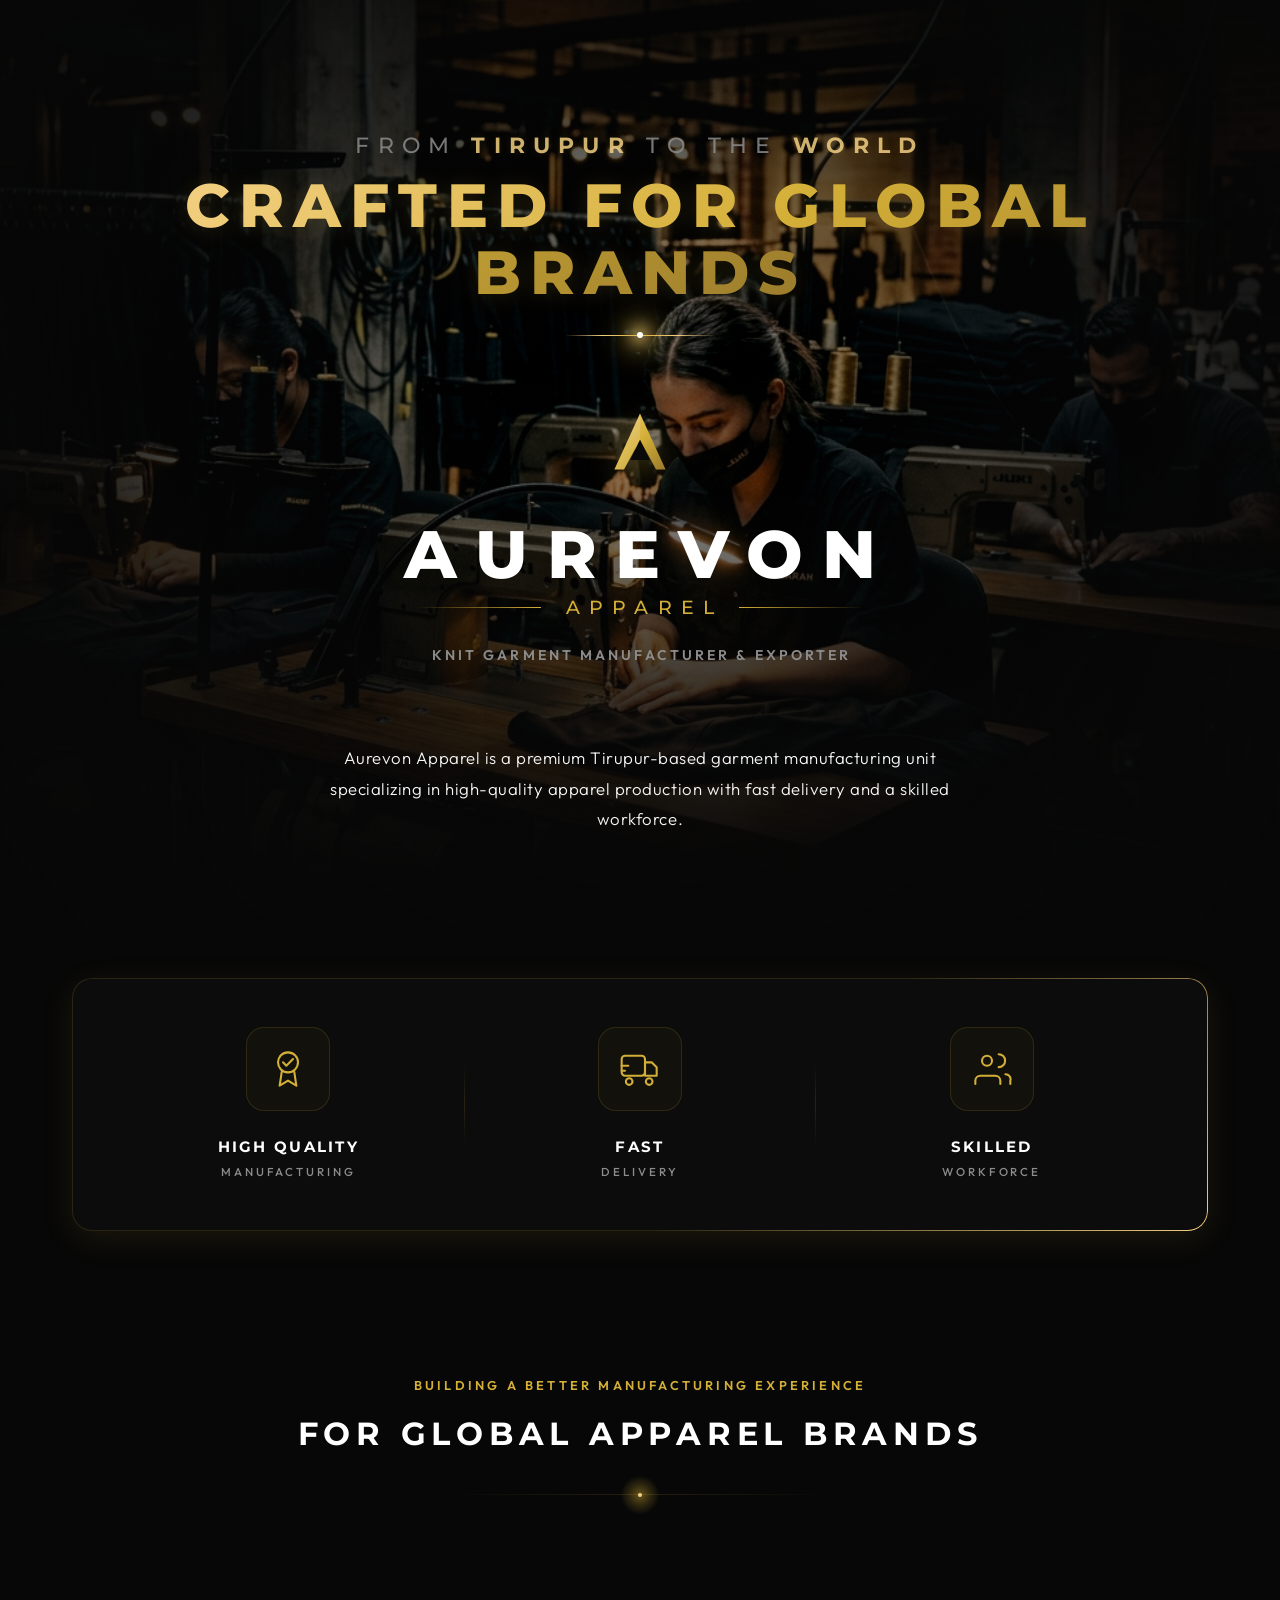
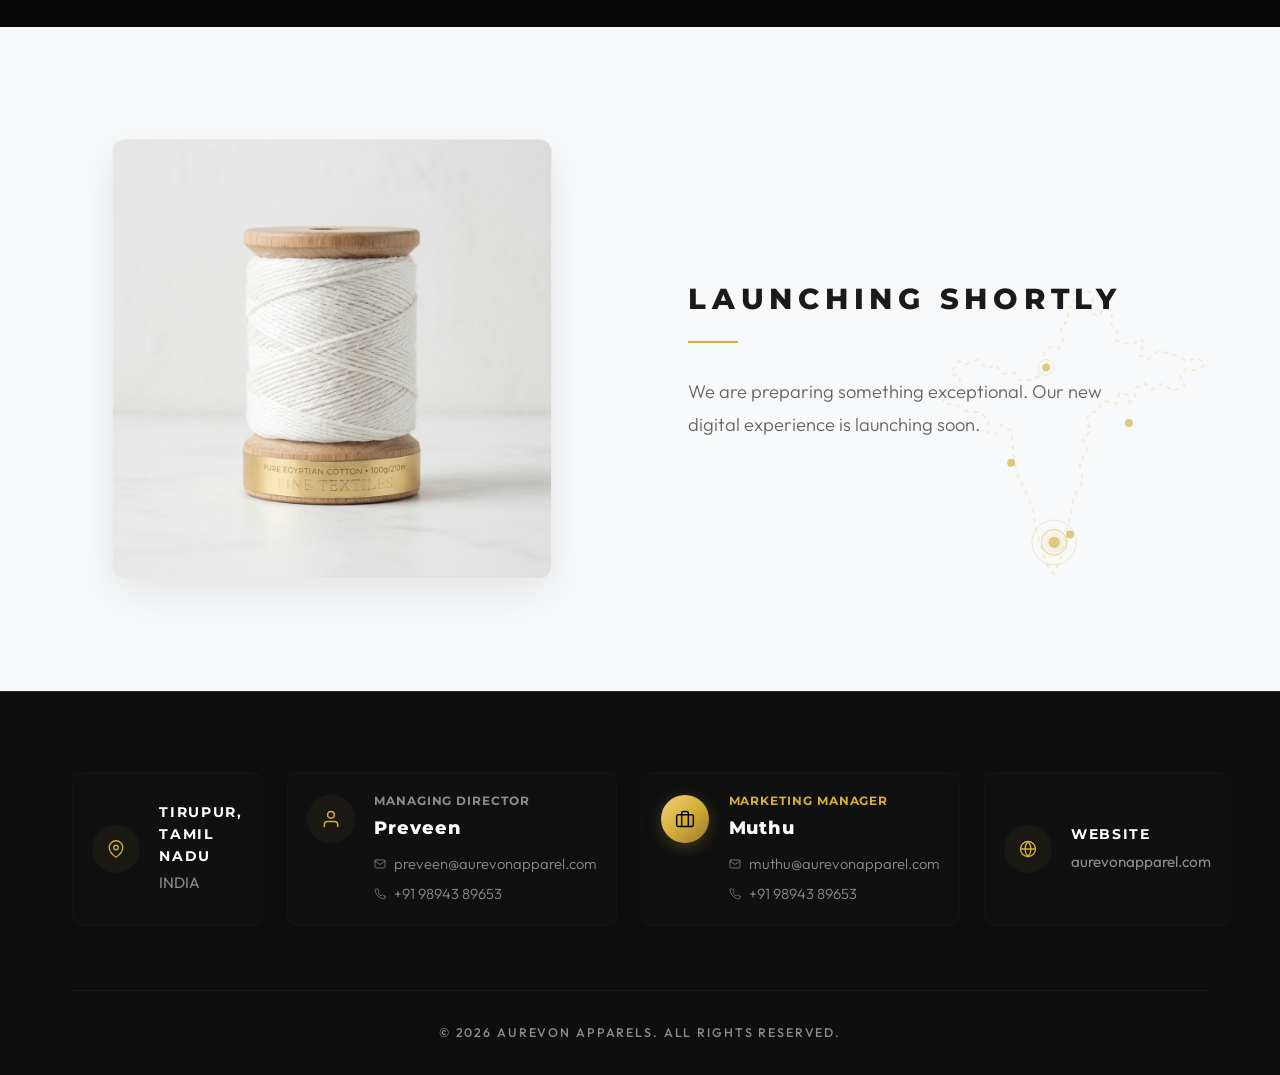
==== index.html @ fb17c40e "Initial Commit" ====
<!DOCTYPE html>
<html lang="en">

<head>
    <meta charset="UTF-8">
    <meta name="viewport" content="width=device-width, initial-scale=1.0">
    <title>Aurevon Apparel - Premium Garment Manufacturing | Coming Soon</title>

    <!-- SEO Meta Tags -->
    <meta name="description"
        content="Aurevon Apparel is a premium Tirupur-based garment manufacturing unit specializing in high-quality apparel production for global brands with fast delivery and a highly skilled workforce.">
    <meta name="keywords"
        content="Aurevon Apparel, Garment Manufacturing, Tirupur, Apparel Production, High Quality, Fast Delivery, Skilled Workforce, Textile Factory">
    <meta name="author" content="Aurevon Apparel">

    <!-- OpenGraph Facebook Meta Tags -->
    <meta property="og:title" content="Aurevon Apparel | Premium Garment Manufacturing">
    <meta property="og:description"
        content="Tirupur-based premium garment manufacturing unit specializing in high-quality apparel production. Coming soon.">
    <meta property="og:image" content="assets/factory_hero.png">
    <meta property="og:url" content="https://www.aurevon.com">
    <meta property="og:type" content="website">

    <!-- Google Fonts -->
    <link rel="preconnect" href="https://fonts.googleapis.com">
    <link rel="preconnect" href="https://fonts.gstatic.com" crossorigin>
    <link
        href="https://fonts.googleapis.com/css2?family=Montserrat:wght@300;400;500;600;700;800&family=Outfit:wght@300;400;500;600;700;800&display=swap"
        rel="stylesheet">

    <!-- CSS Stylesheet -->
    <link rel="stylesheet" href="style.css">
</head>

<body>

    <!-- PREMIUM LUXURY PRELOADER -->
    <div id="page-preloader">
        <div class="preloader-content">
            <!-- Faceted gold A logo -->
            <svg class="preloader-logo" width="70" height="70" viewBox="0 0 100 100" fill="none" xmlns="http://www.w3.org/2000/svg">
                <defs>
                    <linearGradient id="preloader-gold-grad" x1="0%" y1="0%" x2="100%" y2="100%">
                        <stop offset="0%" stop-color="#F3D082" />
                        <stop offset="50%" stop-color="#D4AF37" />
                        <stop offset="100%" stop-color="#9A7B2C" />
                    </linearGradient>
                </defs>
                <path d="M50 12 L82 82 L70 82 L50 45 L30 82 L18 82 L50 12 Z" fill="url(#preloader-gold-grad)"/>
                <path d="M50 45 L62 70 H38 L50 45 Z" fill="#070707"/>
                <path d="M50 12 L50 45 L30 82 L18 82 L50 12 Z" fill="rgba(255, 255, 255, 0.12)"/>
            </svg>
            <div class="preloader-text-wrapper">
                <span class="preloader-title">AUREVON</span>
                <span class="preloader-sub">APPAREL</span>
            </div>
            <!-- Pulsing luxury gold loading bar -->
            <div class="preloader-bar-container">
                <div class="preloader-bar"></div>
            </div>
        </div>
    </div>

    <!-- Mouse glowing interactive background container -->
    <div id="interactive-glow"></div>

    <!-- MAIN APP WRAPPER -->
    <main class="app-container">

        <!-- HERO SECTION -->
        <header class="hero-section" id="hero">
            <!-- Background factory image overlay -->
            <div class="hero-bg" style="background-image: url('assets/factory_hero.png');"></div>
            <div class="hero-vignette"></div>

            <div class="hero-content container">
                <!-- Headline -->
                <div class="headline-block reveal-fade" style="transition-delay: 0ms;">
                    <h3 class="coming-soon-title">
                        <span class="title-top">FROM <span class="highlight-text">TIRUPUR</span> TO THE <span class="highlight-text">WORLD</span></span>
                        <span class="title-bottom"><span class="gold-text">CRAFTED FOR GLOBAL BRANDS</span></span>
                    </h3>
                    <div class="sparkle-flare"></div>
                </div>

                <!-- Brand Header (Now centered) -->
                <div class="brand-header reveal-fade" style="transition-delay: 250ms;">
                    <div class="logo-wrapper">
                        <!-- Luxury faceted golden 'A' logo -->
                        <svg class="brand-logo" width="80" height="80" viewBox="0 0 100 100" fill="none"
                            xmlns="http://www.w3.org/2000/svg">
                            <defs>
                                <linearGradient id="gold-grad" x1="0%" y1="0%" x2="100%" y2="100%">
                                    <stop offset="0%" stop-color="#F3D082" />
                                    <stop offset="50%" stop-color="#D4AF37" />
                                    <stop offset="100%" stop-color="#9A7B2C" />
                                </linearGradient>
                            </defs>
                            <path d="M50 12 L82 82 L70 82 L50 45 L30 82 L18 82 L50 12 Z" fill="url(#gold-grad)" />
                            <path d="M50 45 L62 70 H38 L50 45 Z" fill="#0A0A0A" />
                            <path d="M50 12 L50 45 L30 82 L18 82 L50 12 Z" fill="rgba(255, 255, 255, 0.12)" />
                        </svg>
                    </div>
                    <h1 class="brand-title">AUREVON</h1>
                    <div class="brand-subtitle-container">
                        <span class="decor-line"></span>
                        <h2 class="brand-subtitle">APPAREL</h2>
                        <span class="decor-line"></span>
                    </div>
                    <p class="brand-desc">KNIT GARMENT MANUFACTURER & EXPORTER </p>
                </div>

                <!-- Hero Description -->
                <p class="hero-desc reveal-fade" style="transition-delay: 500ms;">
                    Aurevon Apparel is a premium Tirupur-based garment manufacturing unit specializing in high-quality
                    apparel production with fast delivery and a skilled workforce.
                </p>
            </div>
        </header>

        <!-- FEATURES SECTION -->
        <section class="features-section" id="features">
            <div class="container reveal-fade" style="transition-delay: 500ms;">
                <div class="features-grid">
                    <!-- Feature 1: High Quality -->
                    <div class="feature-card" id="feature-quality">
                        <div class="feature-card-inner">
                            <div class="icon-wrapper">
                                <svg width="40" height="40" viewBox="0 0 24 24" fill="none" stroke="currentColor"
                                    stroke-width="1.25" stroke-linecap="round" stroke-linejoin="round">
                                    <circle cx="12" cy="8" r="6" />
                                    <path d="M8.21 13.89L7 22L12 19L17 22L15.79 13.88" />
                                    <polyline points="9 8 11 10 15 6" />
                                </svg>
                            </div>
                            <div class="card-text">
                                <h3>HIGH QUALITY</h3>
                                <p>MANUFACTURING</p>
                            </div>
                        </div>
                    </div>

                    <!-- Vertical Divider Line -->
                    <div class="grid-divider"></div>

                    <!-- Feature 2: Fast Delivery -->
                    <div class="feature-card" id="feature-delivery">
                        <div class="feature-card-inner">
                            <div class="icon-wrapper">
                                <svg width="40" height="40" viewBox="0 0 24 24" fill="none" stroke="currentColor"
                                    stroke-width="1.25" stroke-linecap="round" stroke-linejoin="round">
                                    <rect x="1" y="4" width="14" height="12" rx="2" ry="2" />
                                    <polygon points="15 8 19 8 22 11 22 16 15 16 15 8" />
                                    <circle cx="5.5" cy="19.5" r="2" />
                                    <circle cx="17.5" cy="19.5" r="2" />
                                    <line x1="1" y1="10" x2="5" y2="10" />
                                    <line x1="1" y1="13" x2="3" y2="13" />
                                </svg>
                            </div>
                            <div class="card-text">
                                <h3>FAST</h3>
                                <p>DELIVERY</p>
                            </div>
                        </div>
                    </div>

                    <!-- Vertical Divider Line -->
                    <div class="grid-divider"></div>

                    <!-- Feature 3: Skilled Workforce -->
                    <div class="feature-card" id="feature-workforce">
                        <div class="feature-card-inner">
                            <div class="icon-wrapper">
                                <svg width="40" height="40" viewBox="0 0 24 24" fill="none" stroke="currentColor"
                                    stroke-width="1.25" stroke-linecap="round" stroke-linejoin="round">
                                    <path d="M17 21v-2a3 3 0 0 0-3-3H5a3 3 0 0 0-3 3v2" />
                                    <circle cx="9" cy="7" r="3" />
                                    <path d="M23 21v-2a3 3 0 0 0-3-3.87" />
                                    <path d="M16 3.13a3 3 0 0 1 0 7.75" />
                                </svg>
                            </div>
                            <div class="card-text">
                                <h3>SKILLED</h3>
                                <p>WORKFORCE</p>
                            </div>
                        </div>
                    </div>
                </div>
            </div>
        </section>

        <!-- CTA CONTACT SECTION -->
        <section class="cta-section" id="cta">
            <div class="container reveal-fade">
                <p class="cta-subtitle">BUILDING A BETTER MANUFACTURING EXPERIENCE</p>
                <h3 class="cta-headline">FOR GLOBAL APPAREL BRANDS</h3>

                <div class="lens-flare-separator">
                    <span class="glow-sparkle"></span>
                </div>
                <!--   <button class="btn btn-gold-outline" id="open-modal-btn" aria-label="Open contact form">
                    <svg width="18" height="18" viewBox="0 0 24 24" fill="none" stroke="currentColor" stroke-width="2" stroke-linecap="round" stroke-linejoin="round">
                        <line x1="22" y1="2" x2="11" y2="13" />
                        <polygon points="22 2 15 22 11 13 2 9 22 2" />
                    </svg>
                    <span>CONTACT US</span>
                </button> -->
            </div>
        </section>

        <!-- LAUNCHING SHORTLY LIGHT SECTION -->
        <section class="launch-section" id="launch">
            <div class="container">
                <div class="launch-grid reveal-fade">

                    <!-- Left Column: Cotton Thread Spool -->
                    <div class="launch-left">
                        <div class="thread-image-container">
                            <img src="assets/thread_spool.png" alt="Premium White Cotton Yarn Spool"
                                class="thread-image">
                            <div class="image-soft-shadow"></div>
                        </div>
                    </div>

                    <!-- Right Column: Text & Dotted Map of India -->
                    <div class="launch-right">
                        <div class="launch-right-content">
                            <h3 class="launch-title">LAUNCHING SHORTLY</h3>
                            <span class="launch-bar"></span>
                            <p class="launch-desc">
                                We are preparing something exceptional. Our new digital experience is launching soon.
                            </p>
                        </div>

                        <!-- Premium Interactive SVG Map of India -->
                        <div class="map-container">
                            <svg class="india-map" viewBox="0 0 200 220" width="100%" height="100%"
                                xmlns="http://www.w3.org/2000/svg" aria-hidden="true">
                                <path
                                    d="M100,20 L108,23 L110,30 L107,35 L113,38 L116,33 L122,35 L120,42 L125,48 L124,53 L134,56 L139,52 L142,55 L138,62 L144,65 L150,60 L158,61 L168,66 L175,64 L180,68 L175,72 L168,71 L164,75 L167,82 L159,85 L154,80 L146,84 L142,80 L136,83 L136,89 L132,92 L131,87 L126,86 L124,93 L116,91 L112,98 L108,98 L105,103 L108,110 L103,115 L106,122 L101,130 L103,142 L97,152 L95,165 L92,175 L89,190 L85,200 L81,195 L76,180 L73,170 L72,160 L68,150 L63,140 L60,130 L59,120 L58,110 L52,106 L48,112 L43,111 L44,103 L38,98 L31,98 L24,94 L15,92 L18,84 L25,82 L26,76 L20,74 L25,66 L30,68 L37,65 L43,71 L48,68 L53,74 L60,73 L63,78 L71,78 L78,74 L81,66 L78,61 L83,57 L88,58 L91,52 L89,45 L94,40 L93,33 L98,31 L97,24 Z"
                                    fill="none" stroke="rgba(212, 175, 55, 0.25)" stroke-width="1.25"
                                    stroke-dasharray="3 3" />

                                <!-- Hub: New Delhi -->
                                <circle cx="80" cy="70" r="2.5" fill="#D4AF37" />
                                <circle cx="80" cy="70" r="5" fill="none" stroke="#D4AF37" stroke-width="0.5"
                                    opacity="0.4" />

                                <!-- Hub: Mumbai -->
                                <circle cx="58" cy="130" r="2.5" fill="#D4AF37" />

                                <!-- Core Hub: Tirupur (Highlighted with pulsing rings) -->
                                <circle cx="85" cy="180" r="3.5" fill="#D4AF37" class="map-pulse-core" />
                                <circle cx="85" cy="180" r="8" fill="none" stroke="#D4AF37" stroke-width="0.5"
                                    class="map-pulse-ring" />
                                <circle cx="85" cy="180" r="14" fill="none" stroke="#D4AF37" stroke-width="0.25"
                                    class="map-pulse-ring-outer" />

                                <!-- Hub: Chennai -->
                                <circle cx="95" cy="175" r="2.5" fill="#D4AF37" />

                                <!-- Hub: Kolkata -->
                                <circle cx="132" cy="105" r="2.5" fill="#D4AF37" />
                            </svg>
                        </div>
                    </div>

                </div>
            </div>
        </section>

        <!-- FOOTER INFO GRID -->
        <footer class="main-footer" id="contact-info">
            <div class="container reveal-fade">
                <div class="footer-grid">
                    <!-- Column 1: Location -->
                    <div class="footer-col" id="col-location">
                        <div class="footer-icon-circle">
                            <svg width="18" height="18" viewBox="0 0 24 24" fill="none" stroke="currentColor"
                                stroke-width="1.75" stroke-linecap="round" stroke-linejoin="round">
                                <path d="M21 10c0 7-9 13-9 13s-9-6-9-13a9 9 0 0 1 18 0z" />
                                <circle cx="12" cy="10" r="3" />
                            </svg>
                        </div>
                        <div class="footer-col-text">
                            <h4>TIRUPUR, TAMIL NADU</h4>
                            <p>INDIA</p>
                        </div>
                    </div>

                    <!-- Column 2: Managing Director -->
                    <div class="footer-col exec-col" id="col-md">
                        <div class="footer-icon-circle exec-icon">
                            <svg width="20" height="20" viewBox="0 0 24 24" fill="none" stroke="currentColor" stroke-width="1.75" stroke-linecap="round" stroke-linejoin="round">
                                <path d="M20 21v-2a4 4 0 0 0-4-4H8a4 4 0 0 0-4 4v2" />
                                <circle cx="12" cy="7" r="4" />
                            </svg>
                        </div>
                        <div class="footer-col-text">
                            <span class="exec-label">MANAGING DIRECTOR</span>
                            <h4 class="exec-name">Preveen</h4>
                            <div class="exec-details">
                                <a href="mailto:preveen@aurevonapparel.com" class="exec-link">
                                    <svg width="12" height="12" viewBox="0 0 24 24" fill="none" stroke="currentColor" stroke-width="2" stroke-linecap="round" stroke-linejoin="round"><path d="M4 4h16c1.1 0 2 .9 2 2v12c0 1.1-.9 2-2 2H4c-1.1 0-2-.9-2-2V6c0-1.1.9-2 2-2z"/><polyline points="22,6 12,13 2,6"/></svg>
                                    <span>preveen@aurevonapparel.com</span>
                                </a>
                                <a href="tel:+919894389653" class="exec-link">
                                    <svg width="12" height="12" viewBox="0 0 24 24" fill="none" stroke="currentColor" stroke-width="2" stroke-linecap="round" stroke-linejoin="round"><path d="M22 16.92v3a2 2 0 0 1-2.18 2 19.79 19.79 0 0 1-8.63-3.07 19.5 19.5 0 0 1-6-6 19.79 19.79 0 0 1-3.07-8.67A2 2 0 0 1 4.11 2h3a2 2 0 0 1 2 1.72 12.84 12.84 0 0 0 .7 2.81 2 2 0 0 1-.45 2.11L8.09 9.91a16 16 0 0 0 6 6l1.27-1.27a2 2 0 0 1 2.11-.45 12.84 12.84 0 0 0 2.81.7A2 2 0 0 1 22 16.92z"/></svg>
                                    <span>+91 98943 89653</span>
                                </a>
                            </div>
                        </div>
                    </div>

                    <!-- Column 3: Marketing Manager -->
                    <div class="footer-col exec-col" id="col-marketing">
                        <div class="footer-icon-circle exec-icon highlight">
                            <svg width="20" height="20" viewBox="0 0 24 24" fill="none" stroke="currentColor" stroke-width="1.75" stroke-linecap="round" stroke-linejoin="round">
                                <rect x="2" y="7" width="20" height="14" rx="2" ry="2" />
                                <path d="M16 21V5a2 2 0 0 0-2-2h-4a2 2 0 0 0-2 2v16" />
                            </svg>
                        </div>
                        <div class="footer-col-text">
                            <span class="exec-label highlight">MARKETING MANAGER</span>
                            <h4 class="exec-name">Muthu</h4>
                            <div class="exec-details">
                                <a href="mailto:muthu@aurevonapparel.com" class="exec-link">
                                    <svg width="12" height="12" viewBox="0 0 24 24" fill="none" stroke="currentColor" stroke-width="2" stroke-linecap="round" stroke-linejoin="round"><path d="M4 4h16c1.1 0 2 .9 2 2v12c0 1.1-.9 2-2 2H4c-1.1 0-2-.9-2-2V6c0-1.1.9-2 2-2z"/><polyline points="22,6 12,13 2,6"/></svg>
                                    <span>muthu@aurevonapparel.com</span>
                                </a>
                                <a href="tel:+919894389653" class="exec-link">
                                    <svg width="12" height="12" viewBox="0 0 24 24" fill="none" stroke="currentColor" stroke-width="2" stroke-linecap="round" stroke-linejoin="round"><path d="M22 16.92v3a2 2 0 0 1-2.18 2 19.79 19.79 0 0 1-8.63-3.07 19.5 19.5 0 0 1-6-6 19.79 19.79 0 0 1-3.07-8.67A2 2 0 0 1 4.11 2h3a2 2 0 0 1 2 1.72 12.84 12.84 0 0 0 .7 2.81 2 2 0 0 1-.45 2.11L8.09 9.91a16 16 0 0 0 6 6l1.27-1.27a2 2 0 0 1 2.11-.45 12.84 12.84 0 0 0 2.81.7A2 2 0 0 1 22 16.92z"/></svg>
                                    <span>+91 98943 89653</span>
                                </a>
                            </div>
                        </div>
                    </div>

                    <!-- Column 4: Web -->
                    <div class="footer-col" id="col-web">
                        <div class="footer-icon-circle">
                            <svg width="18" height="18" viewBox="0 0 24 24" fill="none" stroke="currentColor"
                                stroke-width="1.75" stroke-linecap="round" stroke-linejoin="round">
                                <circle cx="12" cy="12" r="10" />
                                <line x1="2" y1="12" x2="22" y2="12" />
                                <path
                                    d="M12 2a15.3 15.3 0 0 1 4 10 15.3 15.3 0 0 1-4 10 15.3 15.3 0 0 1-4-10 15.3 15.3 0 0 1 4-10z" />
                            </svg>
                        </div>
                        <div class="footer-col-text">
                            <h4>WEBSITE</h4>
                            <p><a href="#" target="_blank" rel="noopener noreferrer"
                                    class="footer-link">aurevonapparel.com</a></p>
                        </div>
                    </div>
                </div>

                <!-- Bottom Copyright -->
                <div class="sub-footer">
                    <p class="copyright">&copy; 2026 AUREVON APPARELS. ALL RIGHTS RESERVED.</p>
                </div>
            </div>
        </footer>

    </main>

    <!-- PREMIUM CONTACT US MODAL -->
    <div class="modal-overlay-backdrop" id="modal-overlay" aria-hidden="true" role="dialog">
        <div class="modal-dialog-box">
            <!-- Close Button -->
            <button class="modal-close-trigger" id="close-modal-btn" aria-label="Close dialogue">
                <svg width="24" height="24" viewBox="0 0 24 24" fill="none" stroke="currentColor" stroke-width="2"
                    stroke-linecap="round" stroke-linejoin="round">
                    <line x1="18" y1="6" x2="6" y2="18"></line>
                    <line x1="6" y1="6" x2="18" y2="18"></line>
                </svg>
            </button>

            <!-- Modal Body Content -->
            <div class="modal-body-wrapper">
                <!-- Form State -->
                <div class="form-state-active" id="modal-form-state">
                    <h3 class="modal-headline">GET IN TOUCH</h3>
                    <p class="modal-subhead">Partner with a premium manufacturing experience. Send us your inquiry.</p>

                    <form id="contact-form" autocomplete="on">
                        <div class="input-floating-group">
                            <input type="text" id="form-name" required placeholder=" " aria-required="true">
                            <label for="form-name">Full Name *</label>
                            <span class="input-border"></span>
                        </div>

                        <div class="input-floating-group">
                            <input type="email" id="form-email" required placeholder=" " aria-required="true">
                            <label for="form-email">Email Address *</label>
                            <span class="input-border"></span>
                        </div>

                        <div class="input-two-column">
                            <div class="input-floating-group">
                                <input type="tel" id="form-phone" placeholder=" ">
                                <label for="form-phone">Phone Number</label>
                                <span class="input-border"></span>
                            </div>

                            <div class="input-floating-group">
                                <input type="text" id="form-company" placeholder=" ">
                                <label for="form-company">Company / Brand</label>
                                <span class="input-border"></span>
                            </div>
                        </div>

                        <div class="input-floating-group textarea-group">
                            <textarea id="form-message" required rows="4" placeholder=" "
                                aria-required="true"></textarea>
                            <label for="form-message">How can we help your brand? *</label>
                            <span class="input-border"></span>
                        </div>

                        <button type="submit" class="btn btn-gold-filled" id="submit-form-btn">
                            <span>SEND MESSAGE</span>
                            <svg width="16" height="16" viewBox="0 0 24 24" fill="none" stroke="currentColor"
                                stroke-width="2.5" stroke-linecap="round" stroke-linejoin="round">
                                <line x1="22" y1="2" x2="11" y2="13" />
                                <polygon points="22 2 15 22 11 13 2 9 22 2" />
                            </svg>
                        </button>
                    </form>
                </div>

                <!-- Success State (hidden initially) -->
                <div class="success-state-inactive" id="modal-success-state" style="display: none;">
                    <div class="checkmark-circle-wrapper">
                        <svg class="checkmark-svg" viewBox="0 0 52 52" xmlns="http://www.w3.org/2000/svg">
                            <circle class="checkmark-circle" cx="26" cy="26" r="25" fill="none" />
                            <path class="checkmark-check" fill="none" d="M14.1 27.2l7.1 7.2 16.7-16.8" />
                        </svg>
                    </div>
                    <h3 class="success-headline">MESSAGE SENT</h3>
                    <p class="success-desc">
                        Thank you for reaching out. A partner relations manager from Aurevon Apparel will connect with
                        you within 24 business hours.
                    </p>
                    <button class="btn btn-gold-outline close-success-btn" id="close-success-btn">
                        <span>CLOSE</span>
                    </button>
                </div>
            </div>
        </div>
    </div>

    <!-- JS Logic Script -->
    <script src="script.js"></script>
</body>

</html>
---- style.css ----
/* ==========================================================================
   AUREVON APPARELS - PREMIUM 'COMING SOON' STYLESHEET
   ========================================================================== */

/* --------------------------------------------------------------------------
   0. DESIGN SYSTEM & VARIABLES
   -------------------------------------------------------------------------- */
:root {
    /* Color Palette */
    --bg-dark-base: #070707;
    --bg-dark-secondary: #0E0E0E;
    --bg-dark-card: rgba(18, 18, 18, 0.5);
    --border-dark-glass: rgba(212, 175, 55, 0.15);
    
    --bg-light-base: #F8F9FA;
    --bg-light-secondary: #FFFFFF;
    --border-light-soft: rgba(0, 0, 0, 0.05);

    /* Gold Accents */
    --gold-primary: #D4AF37;
    --gold-light: #F3D082;
    --gold-dark: #9A7B2C;
    --gold-glow: rgba(212, 175, 55, 0.25);
    --gold-gradient: linear-gradient(135deg, #F3D082 0%, #D4AF37 50%, #9A7B2C 100%);
    --gold-text-gradient: linear-gradient(to right, #F3D082, #D4AF37, #9A7B2C);
    
    /* Typography Colors */
    --text-white: #FFFFFF;
    --text-cream: #F5F5F5;
    --text-muted-dark: #8C8C8C;
    --text-charcoal: #1A1A1A;
    --text-muted-light: #666666;

    /* Fonts */
    --font-heading: 'Montserrat', sans-serif;
    --font-body: 'Outfit', sans-serif;

    /* Transitions & Offsets */
    --transition-premium: cubic-bezier(0.16, 1, 0.3, 1);
    --duration-slow: 0.6s;
    --duration-medium: 0.4s;
    --duration-fast: 0.25s;
    
    --shadow-gold-soft: 0 8px 32px 0 rgba(212, 175, 55, 0.1);
    --shadow-gold-hard: 0 12px 40px 0 rgba(212, 175, 55, 0.25);
    --shadow-dark-premium: 0 20px 50px rgba(0, 0, 0, 0.8);
}

/* --------------------------------------------------------------------------
   1. RESET & BASE ELEMENTS
   -------------------------------------------------------------------------- */
* {
    margin: 0;
    padding: 0;
    box-sizing: border-box;
}

html {
    scroll-behavior: smooth;
    font-size: 16px;
    background-color: var(--bg-dark-base);
    color: var(--text-cream);
    overflow-x: hidden;
}

body {
    font-family: var(--font-body);
    font-weight: 300;
    line-height: 1.6;
    overflow-x: hidden;
    min-height: 100vh;
}

/* Custom Premium Scrollbar */
::-webkit-scrollbar {
    width: 8px;
}
::-webkit-scrollbar-track {
    background: var(--bg-dark-base);
}
::-webkit-scrollbar-thumb {
    background: var(--gold-dark);
    border-radius: 4px;
}
::-webkit-scrollbar-thumb:hover {
    background: var(--gold-primary);
}

/* Typography Overrides */
h1, h2, h3, h4, h5, h6 {
    font-family: var(--font-heading);
    letter-spacing: 0.05em;
    font-weight: 700;
}

a {
    color: inherit;
    text-decoration: none;
    transition: color var(--duration-fast) var(--transition-premium);
}

.container {
    width: 100%;
    max-width: 1200px;
    margin: 0 auto;
    padding: 0 2rem;
}

/* --------------------------------------------------------------------------
   2. INTERACTIVE BACKGROUND & EFFECTS
   -------------------------------------------------------------------------- */
#interactive-glow {
    position: fixed;
    top: 0;
    left: 0;
    width: 100%;
    height: 100%;
    z-index: 1;
    pointer-events: none;
    opacity: 0.7;
    background: radial-gradient(circle 400px at var(--mouse-x, 50%) var(--mouse-y, 50%), rgba(212, 175, 55, 0.04), transparent 80%);
    transition: opacity 1s var(--transition-premium);
}

/* Reveal on Scroll Core Styles */
.reveal-fade {
    opacity: 0;
    transform: translateY(30px);
    transition: opacity 0.8s var(--transition-premium), transform 0.8s var(--transition-premium);
}

.reveal-fade.active {
    opacity: 1;
    transform: translateY(0);
}

/* --------------------------------------------------------------------------
   3. HERO SECTION
   -------------------------------------------------------------------------- */
.hero-section {
    position: relative;
    min-height: 100vh;
    display: flex;
    align-items: center;
    justify-content: center;
    text-align: center;
    padding: 8rem 0 6rem 0;
    z-index: 2;
    overflow: hidden;
}

/* Background image handling with parallax zoom */
.hero-bg {
    position: absolute;
    top: 0;
    left: 0;
    width: 100%;
    height: 100%;
    background-size: cover;
    background-position: center 70%;
    background-repeat: no-repeat;
    z-index: -2;
    transform: scale(1.05);
    filter: brightness(0.65) contrast(1.05);
    animation: slowZoom 20s infinite alternate ease-in-out;
}

/* Hero gradient vignette layer */
.hero-vignette {
    position: absolute;
    top: 0;
    left: 0;
    width: 100%;
    height: 100%;
    z-index: -1;
    background: radial-gradient(circle at center, transparent 20%, rgba(7, 7, 7, 0.75) 70%, var(--bg-dark-base) 100%),
                linear-gradient(to bottom, rgba(7, 7, 7, 0.4) 0%, transparent 40%, var(--bg-dark-base) 95%);
}

.hero-content {
    display: flex;
    flex-direction: column;
    align-items: center;
    justify-content: center;
}

/* Brand Header Block (Centered) */
.brand-header {
    display: flex;
    flex-direction: column;
    align-items: center;
    margin-top: 2.8rem;
    margin-bottom: 2.8rem;
}

.headline-block {
    margin-bottom: 1.5rem;
}

.logo-wrapper {
    margin-bottom: 1.8rem;
    filter: drop-shadow(0 4px 15px rgba(212, 175, 55, 0.35));
    transition: transform var(--duration-slow) var(--transition-premium);
}

.logo-wrapper:hover {
    transform: rotate(5deg) scale(1.05);
}

.brand-title {
    font-size: clamp(2.5rem, 6vw, 4.2rem);
    font-weight: 800;
    color: var(--text-white);
    letter-spacing: 0.28em;
    line-height: 1;
    margin-bottom: 0.6rem;
    text-indent: 0.28em; /* Shift text slightly left to perfectly center with wide letter-spacing! */
}

.brand-subtitle-container {
    display: flex;
    align-items: center;
    width: 100%;
    max-width: clamp(280px, 35vw, 460px);
    margin-bottom: 1.2rem;
}

.brand-subtitle {
    font-size: clamp(0.85rem, 1.8vw, 1.2rem);
    font-weight: 500;
    color: var(--gold-primary);
    letter-spacing: 0.48em;
    padding: 0 1rem;
    line-height: 1;
    text-indent: 0.48em; /* Perfectly center with wide tracking! */
}

.decor-line {
    flex-grow: 1;
    height: 1px;
    background: linear-gradient(to right, transparent, var(--border-dark-glass), transparent);
}

.brand-subtitle-container .decor-line:first-child {
    background: linear-gradient(to right, transparent, var(--gold-primary));
}

.brand-subtitle-container .decor-line:last-child {
    background: linear-gradient(to left, transparent, var(--gold-primary));
}

.brand-desc {
    font-size: clamp(0.7rem, 1.5vw, 0.88rem);
    font-weight: 600;
    color: var(--text-muted-dark);
    letter-spacing: 0.22em;
    margin-top: 0.5rem;
    text-indent: 0.22em;
}

/* Coming Soon Headline */
.coming-soon-title {
    display: flex;
    flex-direction: column;
    align-items: center;
    text-align: center;
    gap: 0.4rem;
    text-transform: uppercase;
    position: relative;
    margin: 0 auto;
}

.title-top {
    font-size: clamp(0.85rem, 1.8vw, 1.35rem);
    font-weight: 500;
    color: var(--text-muted-dark);
    letter-spacing: 0.38em;
    display: block;
    margin-bottom: 0.2rem;
    opacity: 0.85;
}

.highlight-text {
    color: var(--gold-light);
    font-weight: 700;
    text-shadow: 0 0 10px rgba(212, 175, 55, 0.15);
}

.title-bottom {
    font-size: clamp(1.8rem, 5vw, 3.8rem);
    font-weight: 800;
    letter-spacing: 0.15em;
    color: var(--text-white);
    display: block;
    line-height: 1.1;
}

.gold-text {
    background: var(--gold-gradient);
    -webkit-background-clip: text;
    -webkit-text-fill-color: transparent;
    filter: drop-shadow(0 2px 10px rgba(212, 175, 55, 0.15));
}

/* Sparkling flare under title */
.sparkle-flare {
    width: 150px;
    height: 1px;
    background: linear-gradient(to right, transparent, var(--gold-light), var(--gold-primary), var(--gold-light), transparent);
    margin: 1.8rem auto 0 auto;
    position: relative;
}

.sparkle-flare::after {
    content: '';
    position: absolute;
    top: 50%;
    left: 50%;
    transform: translate(-50%, -50%);
    width: 6px;
    height: 6px;
    background-color: var(--text-white);
    border-radius: 50%;
    box-shadow: 0 0 15px 4px var(--gold-light), 0 0 30px 8px var(--gold-primary);
    animation: glistenSparkle 3s infinite alternate ease-in-out;
}

/* Description paragraph */
.hero-desc {
    max-width: 650px;
    font-size: 1.05rem;
    font-weight: 300;
    color: var(--text-cream);
    opacity: 0.9;
    letter-spacing: 0.03em;
    line-height: 1.8;
    margin-top: 2rem;
}

/* --------------------------------------------------------------------------
   4. FEATURES SECTION
   -------------------------------------------------------------------------- */
.features-section {
    position: relative;
    padding: 3rem 0;
    z-index: 2;
    background-color: var(--bg-dark-base);
}

.features-grid {
    position: relative;
    display: flex;
    align-items: center;
    justify-content: space-between;
    width: 100%;
    background: var(--bg-dark-card);
    border: 1px solid var(--border-dark-glass);
    backdrop-filter: blur(12px);
    -webkit-backdrop-filter: blur(12px);
    border-radius: 20px;
    padding: 3rem 2.5rem;
    box-shadow: var(--shadow-gold-soft);
}

/* Luxury border sweep animation overlay */
.features-grid::before {
    content: '';
    position: absolute;
    top: -1px;
    left: -1px;
    right: -1px;
    bottom: -1px;
    border-radius: 20px;
    padding: 1px;
    background: linear-gradient(135deg, transparent 30%, var(--gold-light) 50%, transparent 70%);
    background-size: 200% 200%;
    -webkit-mask: linear-gradient(#fff 0 0) content-box, linear-gradient(#fff 0 0);
    -webkit-mask-composite: xor;
    mask-composite: exclude;
    pointer-events: none;
    z-index: 1;
    animation: borderSweep 6s linear infinite;
}

.feature-card {
    flex: 1;
    display: flex;
    justify-content: center;
    padding: 0 1.5rem;
    transition: transform var(--duration-medium) var(--transition-premium);
}

.feature-card-inner {
    display: flex;
    flex-direction: column;
    align-items: center;
    text-align: center;
}

.feature-card .icon-wrapper {
    width: 84px;
    height: 84px;
    border-radius: 18px;
    border: 1px solid var(--border-dark-glass);
    background: rgba(212, 175, 55, 0.03);
    color: var(--gold-primary);
    display: flex;
    align-items: center;
    justify-content: center;
    margin-bottom: 1.5rem;
    transition: all var(--duration-medium) var(--transition-premium);
    position: relative;
    overflow: hidden;
}

.feature-card .icon-wrapper::before {
    content: '';
    position: absolute;
    top: 0;
    left: -100%;
    width: 100%;
    height: 100%;
    background: linear-gradient(90deg, transparent, rgba(255, 255, 255, 0.1), transparent);
    transition: left var(--duration-slow) var(--transition-premium);
}

.feature-card:hover {
    transform: translateY(-8px);
}

.feature-card:hover .icon-wrapper {
    color: var(--text-white);
    background: var(--gold-gradient);
    border-color: var(--gold-light);
    box-shadow: 0 10px 25px rgba(212, 175, 55, 0.35);
}

.feature-card:hover .icon-wrapper::before {
    left: 100%;
}

.card-text h3 {
    font-size: 0.95rem;
    font-weight: 700;
    letter-spacing: 0.15em;
    color: var(--text-white);
    margin-bottom: 0.25rem;
}

.card-text p {
    font-size: 0.72rem;
    font-weight: 500;
    letter-spacing: 0.25em;
    color: var(--text-muted-dark);
}

/* Feature Grid Dividers */
.grid-divider {
    width: 1px;
    height: 80px;
    background: linear-gradient(to bottom, transparent, var(--border-dark-glass), transparent);
}

/* --------------------------------------------------------------------------
   5. CTA SECTION
   -------------------------------------------------------------------------- */
.cta-section {
    padding: 6rem 0;
    text-align: center;
    position: relative;
    z-index: 2;
}

.cta-subtitle {
    font-size: 0.8rem;
    font-weight: 600;
    color: var(--gold-primary);
    letter-spacing: 0.25em;
    margin-bottom: 0.8rem;
}

.cta-headline {
    font-size: 2rem;
    font-weight: 700;
    color: var(--text-white);
    letter-spacing: 0.18em;
    text-transform: uppercase;
}

.lens-flare-separator {
    width: 100%;
    max-width: 400px;
    height: 1px;
    background: linear-gradient(to right, transparent, var(--border-dark-glass), transparent);
    margin: 2.2rem auto;
    position: relative;
}

.glow-sparkle {
    position: absolute;
    top: 50%;
    left: 50%;
    transform: translate(-50%, -50%);
    width: 40px;
    height: 40px;
    background: radial-gradient(circle, rgba(212, 175, 55, 0.4) 0%, transparent 70%);
}

.glow-sparkle::after {
    content: '';
    position: absolute;
    top: 50%;
    left: 50%;
    transform: translate(-50%, -50%);
    width: 4px;
    height: 4px;
    background-color: var(--gold-light);
    border-radius: 50%;
    box-shadow: 0 0 10px var(--gold-primary);
    animation: glistenSparkle 2s infinite alternate ease-in-out;
}

/* Outline Premium Buttons */
.btn {
    display: inline-flex;
    align-items: center;
    justify-content: center;
    gap: 0.8rem;
    padding: 1.1rem 2.8rem;
    font-family: var(--font-heading);
    font-size: 0.82rem;
    font-weight: 700;
    letter-spacing: 0.2em;
    border-radius: 30px;
    cursor: pointer;
    transition: all var(--duration-medium) var(--transition-premium);
    position: relative;
    overflow: hidden;
}

.btn-gold-outline {
    background: transparent;
    color: var(--gold-primary);
    border: 1px solid var(--gold-primary);
}

.btn-gold-outline::before {
    content: '';
    position: absolute;
    top: 0;
    left: 0;
    width: 100%;
    height: 100%;
    background: var(--gold-gradient);
    z-index: -1;
    opacity: 0;
    transition: opacity var(--duration-medium) var(--transition-premium);
}

.btn-gold-outline:hover {
    color: var(--bg-dark-base);
    border-color: var(--gold-light);
    box-shadow: var(--shadow-gold-hard);
    transform: translateY(-2px);
}

.btn-gold-outline:hover ::before {
    opacity: 1;
}

.btn-gold-outline svg {
    transition: transform var(--duration-medium) var(--transition-premium);
}

.btn-gold-outline:hover svg {
    transform: translate(3px, -3px);
}

.btn span {
    z-index: 2;
}

.btn svg {
    z-index: 2;
}

/* --------------------------------------------------------------------------
   6. LAUNCHING SHORTLY (LIGHT SECTION)
   -------------------------------------------------------------------------- */
.launch-section {
    padding: 7rem 0;
    background-color: var(--bg-light-base);
    color: var(--text-charcoal);
    position: relative;
    z-index: 2;
    overflow: hidden;
}

.launch-grid {
    display: flex;
    align-items: center;
    justify-content: space-between;
    gap: 4rem;
}

.launch-left, .launch-right {
    flex: 1;
}

/* Spool Image Styling */
.thread-image-container {
    position: relative;
    width: 100%;
    max-width: 440px;
    margin: 0 auto;
    border-radius: 12px;
    overflow: hidden;
    border: 1px solid rgba(0, 0, 0, 0.05);
    box-shadow: 0 15px 40px rgba(0, 0, 0, 0.08);
    animation: elegantFloat 8s infinite alternate ease-in-out;
}

.thread-image {
    width: 100%;
    height: auto;
    display: block;
    object-fit: cover;
    transform: scale(1.02);
    transition: transform 1.2s var(--transition-premium);
}

.thread-image-container:hover .thread-image {
    transform: scale(1.08);
}

/* Spool soft shadow overlay */
.image-soft-shadow {
    position: absolute;
    top: 0;
    left: 0;
    width: 100%;
    height: 100%;
    background: linear-gradient(to right, rgba(0,0,0,0.02), transparent 40%, rgba(0,0,0,0.02) 100%);
    pointer-events: none;
}

/* Content block right */
.launch-right {
    position: relative;
    display: flex;
    flex-direction: column;
    justify-content: center;
    padding-left: 2rem;
    height: 100%;
}

.launch-right-content {
    position: relative;
    z-index: 3;
    max-width: 450px;
}

.launch-title {
    font-size: 1.8rem;
    font-weight: 800;
    color: var(--text-charcoal);
    letter-spacing: 0.2em;
    margin-bottom: 1.2rem;
}

.launch-bar {
    display: block;
    width: 50px;
    height: 2px;
    background-color: var(--gold-primary);
    margin-bottom: 2rem;
}

.launch-desc {
    font-size: 1.15rem;
    font-weight: 300;
    color: var(--text-muted-light);
    line-height: 1.8;
}

/* India Map Overlay Graphic */
.map-container {
    position: absolute;
    right: -30px;
    top: -20px;
    width: 320px;
    height: 350px;
    opacity: 0.65;
    z-index: 1;
    pointer-events: none;
}

.india-map {
    width: 100%;
    height: 100%;
}

/* Map Pulse Keyframe Animations */
.map-pulse-core {
    filter: drop-shadow(0 0 4px var(--gold-primary));
}

.map-pulse-ring {
    transform-origin: 85px 180px;
    animation: mapPulseRing 3s infinite linear;
}

.map-pulse-ring-outer {
    transform-origin: 85px 180px;
    animation: mapPulseRing 3s infinite linear;
    animation-delay: 1.2s;
}

@keyframes mapPulseRing {
    0% {
        transform: scale(0.5);
        opacity: 0;
    }
    30% {
        opacity: 0.8;
    }
    100% {
        transform: scale(1.6);
        opacity: 0;
    }
}

/* --------------------------------------------------------------------------
   7. FOOTER SECTION
   -------------------------------------------------------------------------- */
.main-footer {
    position: relative;
    background-color: var(--bg-dark-secondary);
    border-top: 1px solid var(--border-dark-glass);
    padding: 5rem 0 2rem 0;
    z-index: 2;
}

.footer-grid {
    display: grid;
    grid-template-columns: repeat(4, 1fr);
    gap: 1.5rem;
    margin-bottom: 4rem;
}

.footer-col {
    display: flex;
    align-items: center;
    gap: 1.2rem;
    padding: 1.2rem;
    border-radius: 12px;
    background: rgba(255, 255, 255, 0.01);
    border: 1px solid rgba(255, 255, 255, 0.02);
    transition: all var(--duration-medium) var(--transition-premium);
}

.footer-col:hover {
    background: rgba(212, 175, 55, 0.02);
    border-color: rgba(212, 175, 55, 0.15);
    transform: translateY(-3px);
}

.footer-icon-circle {
    width: 48px;
    height: 48px;
    border-radius: 50%;
    background: rgba(212, 175, 55, 0.05);
    color: var(--gold-primary);
    display: flex;
    align-items: center;
    justify-content: center;
    flex-shrink: 0;
    transition: all var(--duration-medium) var(--transition-premium);
}

.footer-col:hover .footer-icon-circle {
    background: var(--gold-gradient);
    color: var(--bg-dark-base);
    box-shadow: 0 4px 15px rgba(212, 175, 55, 0.25);
}

.footer-col-text h4 {
    font-size: 0.85rem;
    font-weight: 700;
    color: var(--text-white);
    letter-spacing: 0.12em;
    margin-bottom: 0.25rem;
}

.footer-col-text p {
    font-size: 0.95rem;
    font-weight: 400;
    color: var(--text-muted-dark);
}

.footer-link:hover {
    color: var(--gold-primary);
}

/* Sub-footer Copyright */
.sub-footer {
    border-top: 1px solid rgba(255, 255, 255, 0.05);
    padding-top: 2rem;
    text-align: center;
}

.copyright {
    font-size: 0.78rem;
    font-weight: 500;
    color: var(--text-muted-dark);
    letter-spacing: 0.15em;
}

/* --------------------------------------------------------------------------
   8. INTERACTIVE GLASSMORPHIC CONTACT MODAL
   -------------------------------------------------------------------------- */
.modal-overlay-backdrop {
    position: fixed;
    top: 0;
    left: 0;
    width: 100%;
    height: 100%;
    z-index: 1000;
    background-color: rgba(7, 7, 7, 0.85);
    backdrop-filter: blur(15px);
    -webkit-backdrop-filter: blur(15px);
    display: flex;
    align-items: center;
    justify-content: center;
    padding: 1.5rem;
    opacity: 0;
    visibility: hidden;
    transition: opacity var(--duration-medium) var(--transition-premium),
                visibility var(--duration-medium) var(--transition-premium);
}

.modal-overlay-backdrop.active {
    opacity: 1;
    visibility: visible;
}

.modal-dialog-box {
    width: 100%;
    max-width: 650px;
    background: rgba(18, 18, 18, 0.75);
    border: 1px solid var(--border-dark-glass);
    border-radius: 24px;
    padding: 3.5rem 3rem;
    position: relative;
    box-shadow: var(--shadow-dark-premium), var(--shadow-gold-soft);
    transform: translateY(40px) scale(0.95);
    transition: transform var(--duration-medium) var(--transition-premium);
    overflow: hidden;
}

.modal-overlay-backdrop.active .modal-dialog-box {
    transform: translateY(0) scale(1);
}

/* Backdrop glow ambient inside modal */
.modal-dialog-box::after {
    content: '';
    position: absolute;
    top: -50px;
    right: -50px;
    width: 150px;
    height: 150px;
    border-radius: 50%;
    background: radial-gradient(circle, rgba(212, 175, 55, 0.15) 0%, transparent 70%);
    pointer-events: none;
}

/* Close Button */
.modal-close-trigger {
    position: absolute;
    top: 1.8rem;
    right: 1.8rem;
    background: transparent;
    border: none;
    color: var(--text-muted-dark);
    cursor: pointer;
    transition: all var(--duration-fast) var(--transition-premium);
    z-index: 10;
    padding: 0.4rem;
    border-radius: 50%;
    display: flex;
    align-items: center;
    justify-content: center;
}

.modal-close-trigger:hover {
    color: var(--text-white);
    background: rgba(255, 255, 255, 0.05);
    transform: rotate(90deg);
}

.modal-body-wrapper {
    position: relative;
    z-index: 2;
}

.modal-headline {
    font-size: 1.8rem;
    font-weight: 800;
    color: var(--text-white);
    letter-spacing: 0.15em;
    margin-bottom: 0.6rem;
    text-align: center;
}

.modal-subhead {
    font-size: 0.95rem;
    font-weight: 300;
    color: var(--text-muted-dark);
    text-align: center;
    margin-bottom: 2.8rem;
}

/* Floating Input Forms */
.input-floating-group {
    position: relative;
    margin-bottom: 2.2rem;
}

.input-two-column {
    display: grid;
    grid-template-columns: 1fr 1fr;
    gap: 1.5rem;
}

.input-floating-group input, 
.input-floating-group textarea {
    width: 100%;
    padding: 0.9rem 0;
    background: transparent;
    border: none;
    border-bottom: 1px solid rgba(255, 255, 255, 0.15);
    color: var(--text-cream);
    font-family: var(--font-body);
    font-size: 0.95rem;
    font-weight: 400;
    outline: none;
    transition: border-color var(--duration-fast) var(--transition-premium);
}

.input-floating-group textarea {
    resize: none;
}

.input-floating-group label {
    position: absolute;
    left: 0;
    top: 0.9rem;
    color: var(--text-muted-dark);
    font-size: 0.95rem;
    font-weight: 300;
    pointer-events: none;
    transition: all var(--duration-fast) var(--transition-premium);
}

/* Border bottom transition bar */
.input-border {
    position: absolute;
    bottom: 0;
    left: 50%;
    width: 0;
    height: 1.5px;
    background: var(--gold-gradient);
    transition: all var(--duration-medium) var(--transition-premium);
}

/* Floating behavior when active/focused */
.input-floating-group input:focus ~ label,
.input-floating-group input:not(:placeholder-shown) ~ label,
.input-floating-group textarea:focus ~ label,
.input-floating-group textarea:not(:placeholder-shown) ~ label {
    top: -1.1rem;
    font-size: 0.78rem;
    color: var(--gold-light);
    letter-spacing: 0.05em;
}

.input-floating-group input:focus ~ .input-border,
.input-floating-group textarea:focus ~ .input-border {
    width: 100%;
    left: 0;
}

.input-floating-group input:focus, 
.input-floating-group textarea:focus {
    border-bottom-color: transparent;
}

.textarea-group {
    margin-bottom: 2.8rem;
}

/* Submit Form Button */
.btn-gold-filled {
    width: 100%;
    background: var(--gold-gradient);
    color: var(--bg-dark-base);
    border: 1px solid var(--gold-light);
}

.btn-gold-filled:hover {
    transform: translateY(-2px);
    box-shadow: var(--shadow-gold-hard);
    filter: brightness(1.08);
}

.btn-gold-filled svg {
    transition: transform var(--duration-fast) var(--transition-premium);
}

.btn-gold-filled:hover svg {
    transform: translate(3px, -3px);
}

/* Modal Success State styling */
.success-state-inactive {
    display: flex;
    flex-direction: column;
    align-items: center;
    text-align: center;
    padding: 1.5rem 0;
}

.checkmark-circle-wrapper {
    width: 80px;
    height: 80px;
    margin-bottom: 2rem;
}

.checkmark-svg {
    width: 100%;
    height: 100%;
    border-radius: 50%;
    display: block;
    stroke-width: 2;
    stroke: var(--gold-primary);
    stroke-miterlimit: 10;
    box-shadow: inset 0px 0px 0px var(--gold-primary);
    animation: fillSuccess .4s ease-in-out .4s forwards, scaleSuccess .3s ease-in-out .9s forwards;
}

.checkmark-circle {
    stroke-dasharray: 166;
    stroke-dashoffset: 166;
    stroke-width: 2;
    stroke-miterlimit: 10;
    stroke: var(--gold-primary);
    fill: none;
    animation: strokeCircle .6s cubic-bezier(0.65, 0, 0.45, 1) forwards;
}

.checkmark-check {
    transform-origin: 50% 50%;
    stroke-dasharray: 48;
    stroke-dashoffset: 48;
    stroke-width: 3;
    stroke-linecap: round;
    animation: strokeCheck .3s cubic-bezier(0.65, 0, 0.45, 1) .8s forwards;
}

.success-headline {
    font-size: 1.8rem;
    font-weight: 800;
    color: var(--text-white);
    letter-spacing: 0.15em;
    margin-bottom: 0.8rem;
}

.success-desc {
    font-size: 0.95rem;
    font-weight: 300;
    color: var(--text-muted-dark);
    max-width: 440px;
    line-height: 1.8;
    margin-bottom: 2.5rem;
}

.close-success-btn {
    min-width: 160px;
}

/* Keyframe Animations for Checkmark Drawing */
@keyframes strokeCircle {
    100% {
        stroke-dashoffset: 0;
    }
}

@keyframes strokeCheck {
    100% {
        stroke-dashoffset: 0;
    }
}

@keyframes scaleSuccess {
    0%, 100% {
        transform: none;
    }
    50% {
        transform: scale3d(1.1, 1.1, 1);
    }
}

@keyframes fillSuccess {
    100% {
        box-shadow: inset 0px 0px 0px 40px rgba(212, 175, 55, 0.05);
    }
}

/* --------------------------------------------------------------------------
   9. CUSTOM CSS KEYFRAME ANIMATIONS
   -------------------------------------------------------------------------- */
@keyframes slowZoom {
    0% {
        transform: scale(1.03) translate(0, 0);
    }
    100% {
        transform: scale(1.10) translate(-0.5%, -0.5%);
    }
}

/* --------------------------------------------------------------------------
   10. RESPONSIVE DESIGN - MEDIA QUERIES
   -------------------------------------------------------------------------- */

/* Ultra Wide Displays */
@media screen and (min-width: 1600px) {
    html {
        font-size: 18px;
    }
    .container {
        max-width: 1400px;
    }
}

/* Laptops and smaller Desktops */
@media screen and (max-width: 1024px) {
    .coming-soon-title {
        font-size: 3rem;
    }
    .features-grid {
        padding: 2.5rem 1.8rem;
    }
    .footer-grid {
        grid-template-columns: repeat(2, 1fr);
        gap: 2rem;
    }
}

/* Tablets and Large Mobiles */
@media screen and (max-width: 768px) {
    html {
        font-size: 15px;
    }

    .container {
        padding: 0 1.5rem;
    }

    .hero-section {
        padding: 4rem 0 3rem 0;
        min-height: 80vh;
    }

    .brand-title {
        font-size: 1.8rem;
    }
    .brand-subtitle {
        font-size: 0.85rem;
        letter-spacing: 0.35em;
    }

    .coming-soon-title {
        font-size: 2.2rem;
    }

    .hero-desc {
        font-size: 0.95rem;
        margin-top: 1.5rem;
    }

    /* Stack Features */
    .features-grid {
        flex-direction: column;
        padding: 2.5rem 2rem;
        gap: 2rem;
    }

    .feature-card {
        width: 100%;
        padding: 0;
    }

    .grid-divider {
        width: 100%;
        height: 1px;
        background: linear-gradient(to right, transparent, var(--border-dark-glass), transparent);
    }

    .cta-headline {
        font-size: 1.6rem;
    }

    /* Stack Launching Shortly */
    .launch-grid {
        flex-direction: column;
        gap: 3rem;
        text-align: center;
    }

    .launch-right {
        padding-left: 0;
        align-items: center;
    }

    .launch-bar {
        margin: 0 auto 2rem auto;
    }

    .map-container {
        position: relative;
        right: auto;
        top: auto;
        margin-top: 2rem;
        width: 100%;
        max-width: 280px;
        height: 280px;
    }

    .india-map {
        transform: scale(0.95);
    }

    /* Modal spacing */
    .modal-dialog-box {
        padding: 2.5rem 1.8rem;
    }

    .input-two-column {
        grid-template-columns: 1fr;
        gap: 0;
    }
}

/* Small Smart Phones */
@media screen and (max-width: 480px) {
    html {
        font-size: 14px;
    }

    .hero-section {
        min-height: 75vh;
    }

    .coming-soon-title {
        font-size: 1.8rem;
    }

    .btn {
        width: 100%;
        padding: 1rem 1.5rem;
    }

    .footer-grid {
        grid-template-columns: 1fr;
        gap: 1.2rem;
    }
    
    .footer-col {
        padding: 1rem;
    }
    
    .modal-dialog-box {
        padding: 2rem 1.2rem;
    }
    
    .modal-headline {
        font-size: 1.5rem;
    }
    
    .modal-subhead {
        margin-bottom: 2rem;
    }
}

/* Custom Email Badges in Footer */
.email-item {
    display: flex;
    align-items: center;
    gap: 0.6rem;
    margin-top: 0.4rem;
}

.email-badge {
    font-family: var(--font-heading);
    font-size: 0.58rem;
    font-weight: 700;
    letter-spacing: 0.08em;
    padding: 0.2rem 0.5rem;
    border-radius: 4px;
    border: 1px solid rgba(255, 255, 255, 0.15);
    color: var(--text-muted-dark);
    display: inline-flex;
    align-items: center;
    justify-content: center;
    line-height: 1;
    min-width: 32px;
}

.email-badge.highlight {
    background: var(--gold-gradient);
    border-color: var(--gold-light);
    color: var(--bg-dark-base);
    box-shadow: 0 2px 8px rgba(212, 175, 55, 0.2);
    font-weight: 800;
}

.email-item.highlighted .footer-link {
    color: var(--gold-light);
    font-weight: 500;
}

.email-item.highlighted .footer-link:hover {
    color: var(--text-white);
}

/* Executive Cards Styling in Footer */
.exec-col {
    align-items: flex-start !important;
}

.exec-icon {
    margin-top: 0.2rem;
}

.exec-icon.highlight {
    background: var(--gold-gradient) !important;
    color: var(--bg-dark-base) !important;
    box-shadow: 0 4px 15px rgba(212, 175, 55, 0.25) !important;
}

.exec-label {
    font-family: var(--font-heading);
    font-size: 0.72rem;
    font-weight: 700;
    letter-spacing: 0.08em;
    color: var(--text-muted-dark);
    display: block;
    margin-bottom: 0.2rem;
}

.exec-label.highlight {
    color: var(--gold-primary);
}

.exec-name {
    font-size: 1.15rem !important;
    font-weight: 800 !important;
    color: var(--text-white) !important;
    letter-spacing: 0.05em !important;
    margin-bottom: 0.6rem !important;
}

.exec-details {
    display: flex;
    flex-direction: column;
    gap: 0.4rem;
}

.exec-link {
    display: inline-flex;
    align-items: center;
    gap: 0.5rem;
    font-size: 0.92rem;
    color: var(--text-muted-dark);
    transition: color var(--duration-fast) var(--transition-premium);
}

.exec-link svg {
    flex-shrink: 0;
    opacity: 0.75;
    transition: transform var(--duration-fast) var(--transition-premium), opacity var(--duration-fast) var(--transition-premium);
}

.exec-link:hover {
    color: var(--gold-light);
}

.exec-link:hover svg {
    opacity: 1;
    transform: scale(1.1);
}

/* ==========================================================================
   11. LUXURY PAGE PRELOADER & INITIALIZATION
   ========================================================================== */
#page-preloader {
    position: fixed;
    top: 0;
    left: 0;
    width: 100%;
    height: 100%;
    background-color: #070707;
    z-index: 10000;
    display: flex;
    align-items: center;
    justify-content: center;
    transition: opacity 0.8s var(--transition-premium), visibility 0.8s var(--transition-premium);
}

#page-preloader.fade-out {
    opacity: 0;
    visibility: hidden;
}

.preloader-content {
    display: flex;
    flex-direction: column;
    align-items: center;
    text-align: center;
}

.preloader-logo {
    margin-bottom: 1.5rem;
    filter: drop-shadow(0 4px 15px rgba(212, 175, 55, 0.25));
    animation: pulseLogo 2s infinite ease-in-out;
}

.preloader-text-wrapper {
    display: flex;
    flex-direction: column;
    align-items: center;
    margin-bottom: 2rem;
}

.preloader-title {
    font-family: var(--font-heading);
    font-size: 1.8rem;
    font-weight: 800;
    color: var(--text-white);
    letter-spacing: 0.25em;
    line-height: 1;
    margin-bottom: 0.3rem;
}

.preloader-sub {
    font-family: var(--font-heading);
    font-size: 0.8rem;
    font-weight: 600;
    color: var(--gold-primary);
    letter-spacing: 0.45em;
    line-height: 1;
}

.preloader-bar-container {
    width: 160px;
    height: 2px;
    background: rgba(255, 255, 255, 0.05);
    border-radius: 2px;
    position: relative;
    overflow: hidden;
}

.preloader-bar {
    width: 0;
    height: 100%;
    background: var(--gold-gradient);
    border-radius: 2px;
    animation: fillBar 1.5s cubic-bezier(0.65, 0.05, 0.36, 1) forwards;
}

/* Animations for Preloader */
@keyframes pulseLogo {
    0%, 100% {
        transform: scale(1);
        filter: drop-shadow(0 4px 15px rgba(212, 175, 55, 0.25));
    }
    50% {
        transform: scale(1.05);
        filter: drop-shadow(0 6px 25px rgba(212, 175, 55, 0.45));
    }
}

@keyframes fillBar {
    0% {
        width: 0;
    }
    100% {
        width: 100%;
    }
}

/* Elegant float for yarn spool photo */
@keyframes elegantFloat {
    0% {
        transform: translateY(0);
        box-shadow: 0 15px 40px rgba(0, 0, 0, 0.08);
    }
    100% {
        transform: translateY(-12px);
        box-shadow: 0 28px 60px rgba(0, 0, 0, 0.12);
    }
}

/* Glistening lens flare sparkle centers */
@keyframes glistenSparkle {
    0% {
        transform: translate(-50%, -50%) scale(0.7);
        filter: brightness(0.85);
        box-shadow: 0 0 12px 2px var(--gold-light), 0 0 22px 4px var(--gold-primary);
    }
    100% {
        transform: translate(-50%, -50%) scale(1.3);
        filter: brightness(1.2);
        box-shadow: 0 0 25px 6px var(--gold-light), 0 0 45px 12px var(--gold-primary);
    }
}

/* Glowing card border sweeping light keyframes */
@keyframes borderSweep {
    0% {
        background-position: 0% 0%;
    }
    50% {
        background-position: 100% 100%;
    }
    100% {
        background-position: 0% 0%;
    }
}
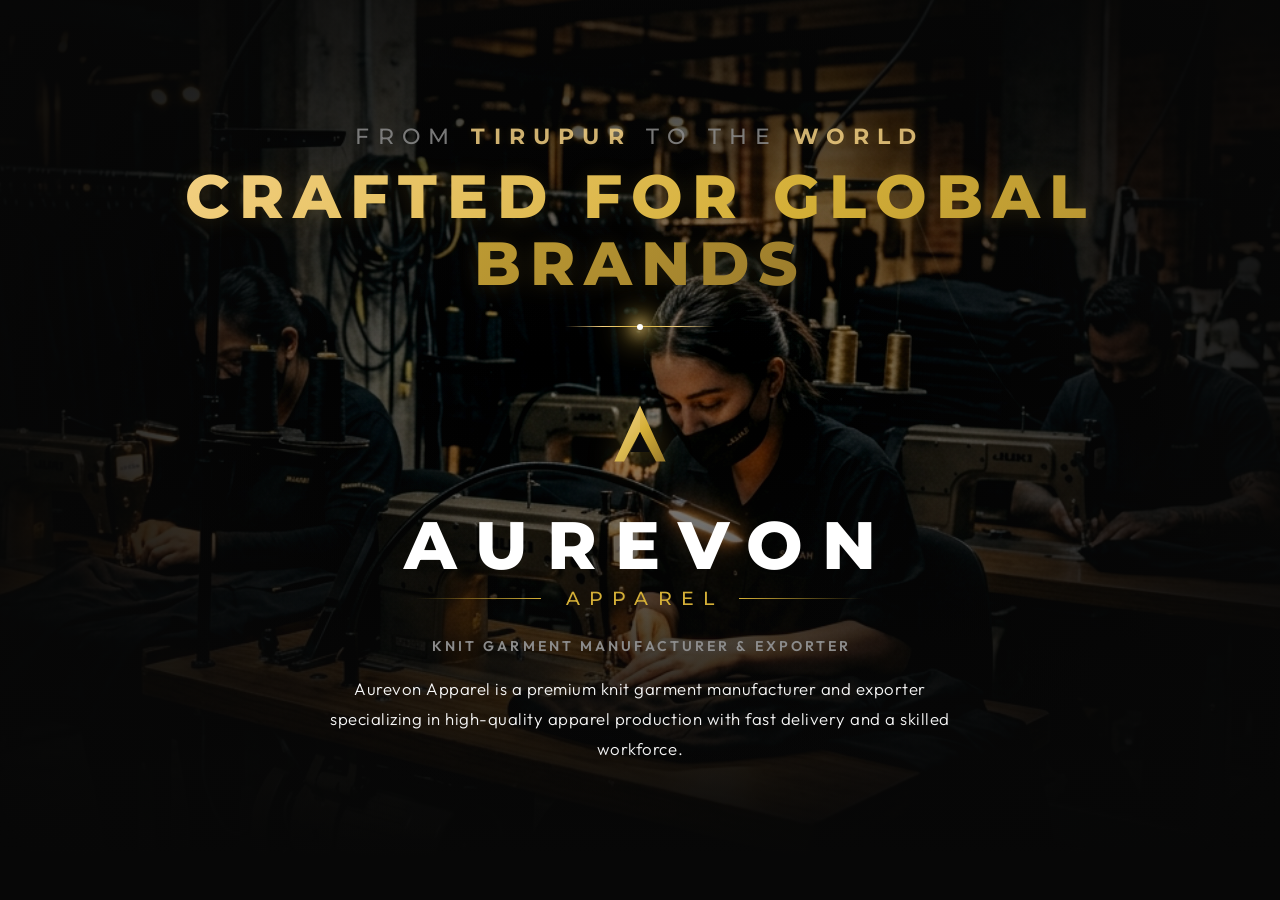
==== commit 68198181: "One Screen - Push" ====
--- a/index.html
+++ b/index.html
@@ -34,22 +34,43 @@
 
 <body>
 
-    <!-- PREMIUM LUXURY PRELOADER -->
+    <!-- PREMIUM ATOMIC PRELOADER -->
     <div id="page-preloader">
         <div class="preloader-content">
-            <!-- Faceted gold A logo -->
-            <svg class="preloader-logo" width="70" height="70" viewBox="0 0 100 100" fill="none" xmlns="http://www.w3.org/2000/svg">
-                <defs>
-                    <linearGradient id="preloader-gold-grad" x1="0%" y1="0%" x2="100%" y2="100%">
-                        <stop offset="0%" stop-color="#F3D082" />
-                        <stop offset="50%" stop-color="#D4AF37" />
-                        <stop offset="100%" stop-color="#9A7B2C" />
-                    </linearGradient>
-                </defs>
-                <path d="M50 12 L82 82 L70 82 L50 45 L30 82 L18 82 L50 12 Z" fill="url(#preloader-gold-grad)"/>
-                <path d="M50 45 L62 70 H38 L50 45 Z" fill="#070707"/>
-                <path d="M50 12 L50 45 L30 82 L18 82 L50 12 Z" fill="rgba(255, 255, 255, 0.12)"/>
-            </svg>
+            <!-- Atomic System Container -->
+            <div class="atom-container">
+                <!-- Center Nucleus (Glow Core + Logo) -->
+                <div class="atom-nucleus">
+                    <svg class="preloader-logo-svg" width="36" height="36" viewBox="0 0 100 100" fill="none" xmlns="http://www.w3.org/2000/svg">
+                        <defs>
+                            <linearGradient id="preloader-gold-grad" x1="0%" y1="0%" x2="100%" y2="100%">
+                                <stop offset="0%" stop-color="#F3D082" />
+                                <stop offset="50%" stop-color="#D4AF37" />
+                                <stop offset="100%" stop-color="#9A7B2C" />
+                            </linearGradient>
+                        </defs>
+                        <path d="M50 12 L82 82 L70 82 L50 45 L30 82 L18 82 L50 12 Z" fill="url(#preloader-gold-grad)"/>
+                        <path d="M50 45 L62 70 H38 L50 45 Z" fill="#070707"/>
+                        <path d="M50 12 L50 45 L30 82 L18 82 L50 12 Z" fill="rgba(255, 255, 255, 0.12)"/>
+                    </svg>
+                </div>
+                
+                <!-- Orbit 1 (Horizontal) -->
+                <div class="atom-orbit orbit-1">
+                    <div class="atom-electron"></div>
+                </div>
+                
+                <!-- Orbit 2 (Tilted 1) -->
+                <div class="atom-orbit orbit-2">
+                    <div class="atom-electron"></div>
+                </div>
+                
+                <!-- Orbit 3 (Tilted 2) -->
+                <div class="atom-orbit orbit-3">
+                    <div class="atom-electron"></div>
+                </div>
+            </div>
+
             <div class="preloader-text-wrapper">
                 <span class="preloader-title">AUREVON</span>
                 <span class="preloader-sub">APPAREL</span>
@@ -112,342 +133,16 @@
 
                 <!-- Hero Description -->
                 <p class="hero-desc reveal-fade" style="transition-delay: 500ms;">
-                    Aurevon Apparel is a premium Tirupur-based garment manufacturing unit specializing in high-quality
+                    Aurevon Apparel is a premium knit garment manufacturer and exporter specializing in high-quality
                     apparel production with fast delivery and a skilled workforce.
                 </p>
             </div>
         </header>
 
-        <!-- FEATURES SECTION -->
-        <section class="features-section" id="features">
-            <div class="container reveal-fade" style="transition-delay: 500ms;">
-                <div class="features-grid">
-                    <!-- Feature 1: High Quality -->
-                    <div class="feature-card" id="feature-quality">
-                        <div class="feature-card-inner">
-                            <div class="icon-wrapper">
-                                <svg width="40" height="40" viewBox="0 0 24 24" fill="none" stroke="currentColor"
-                                    stroke-width="1.25" stroke-linecap="round" stroke-linejoin="round">
-                                    <circle cx="12" cy="8" r="6" />
-                                    <path d="M8.21 13.89L7 22L12 19L17 22L15.79 13.88" />
-                                    <polyline points="9 8 11 10 15 6" />
-                                </svg>
-                            </div>
-                            <div class="card-text">
-                                <h3>HIGH QUALITY</h3>
-                                <p>MANUFACTURING</p>
-                            </div>
-                        </div>
-                    </div>
-
-                    <!-- Vertical Divider Line -->
-                    <div class="grid-divider"></div>
-
-                    <!-- Feature 2: Fast Delivery -->
-                    <div class="feature-card" id="feature-delivery">
-                        <div class="feature-card-inner">
-                            <div class="icon-wrapper">
-                                <svg width="40" height="40" viewBox="0 0 24 24" fill="none" stroke="currentColor"
-                                    stroke-width="1.25" stroke-linecap="round" stroke-linejoin="round">
-                                    <rect x="1" y="4" width="14" height="12" rx="2" ry="2" />
-                                    <polygon points="15 8 19 8 22 11 22 16 15 16 15 8" />
-                                    <circle cx="5.5" cy="19.5" r="2" />
-                                    <circle cx="17.5" cy="19.5" r="2" />
-                                    <line x1="1" y1="10" x2="5" y2="10" />
-                                    <line x1="1" y1="13" x2="3" y2="13" />
-                                </svg>
-                            </div>
-                            <div class="card-text">
-                                <h3>FAST</h3>
-                                <p>DELIVERY</p>
-                            </div>
-                        </div>
-                    </div>
-
-                    <!-- Vertical Divider Line -->
-                    <div class="grid-divider"></div>
-
-                    <!-- Feature 3: Skilled Workforce -->
-                    <div class="feature-card" id="feature-workforce">
-                        <div class="feature-card-inner">
-                            <div class="icon-wrapper">
-                                <svg width="40" height="40" viewBox="0 0 24 24" fill="none" stroke="currentColor"
-                                    stroke-width="1.25" stroke-linecap="round" stroke-linejoin="round">
-                                    <path d="M17 21v-2a3 3 0 0 0-3-3H5a3 3 0 0 0-3 3v2" />
-                                    <circle cx="9" cy="7" r="3" />
-                                    <path d="M23 21v-2a3 3 0 0 0-3-3.87" />
-                                    <path d="M16 3.13a3 3 0 0 1 0 7.75" />
-                                </svg>
-                            </div>
-                            <div class="card-text">
-                                <h3>SKILLED</h3>
-                                <p>WORKFORCE</p>
-                            </div>
-                        </div>
-                    </div>
-                </div>
-            </div>
-        </section>
-
-        <!-- CTA CONTACT SECTION -->
-        <section class="cta-section" id="cta">
-            <div class="container reveal-fade">
-                <p class="cta-subtitle">BUILDING A BETTER MANUFACTURING EXPERIENCE</p>
-                <h3 class="cta-headline">FOR GLOBAL APPAREL BRANDS</h3>
-
-                <div class="lens-flare-separator">
-                    <span class="glow-sparkle"></span>
-                </div>
-                <!--   <button class="btn btn-gold-outline" id="open-modal-btn" aria-label="Open contact form">
-                    <svg width="18" height="18" viewBox="0 0 24 24" fill="none" stroke="currentColor" stroke-width="2" stroke-linecap="round" stroke-linejoin="round">
-                        <line x1="22" y1="2" x2="11" y2="13" />
-                        <polygon points="22 2 15 22 11 13 2 9 22 2" />
-                    </svg>
-                    <span>CONTACT US</span>
-                </button> -->
-            </div>
-        </section>
-
-        <!-- LAUNCHING SHORTLY LIGHT SECTION -->
-        <section class="launch-section" id="launch">
-            <div class="container">
-                <div class="launch-grid reveal-fade">
-
-                    <!-- Left Column: Cotton Thread Spool -->
-                    <div class="launch-left">
-                        <div class="thread-image-container">
-                            <img src="assets/thread_spool.png" alt="Premium White Cotton Yarn Spool"
-                                class="thread-image">
-                            <div class="image-soft-shadow"></div>
-                        </div>
-                    </div>
-
-                    <!-- Right Column: Text & Dotted Map of India -->
-                    <div class="launch-right">
-                        <div class="launch-right-content">
-                            <h3 class="launch-title">LAUNCHING SHORTLY</h3>
-                            <span class="launch-bar"></span>
-                            <p class="launch-desc">
-                                We are preparing something exceptional. Our new digital experience is launching soon.
-                            </p>
-                        </div>
-
-                        <!-- Premium Interactive SVG Map of India -->
-                        <div class="map-container">
-                            <svg class="india-map" viewBox="0 0 200 220" width="100%" height="100%"
-                                xmlns="http://www.w3.org/2000/svg" aria-hidden="true">
-                                <path
-                                    d="M100,20 L108,23 L110,30 L107,35 L113,38 L116,33 L122,35 L120,42 L125,48 L124,53 L134,56 L139,52 L142,55 L138,62 L144,65 L150,60 L158,61 L168,66 L175,64 L180,68 L175,72 L168,71 L164,75 L167,82 L159,85 L154,80 L146,84 L142,80 L136,83 L136,89 L132,92 L131,87 L126,86 L124,93 L116,91 L112,98 L108,98 L105,103 L108,110 L103,115 L106,122 L101,130 L103,142 L97,152 L95,165 L92,175 L89,190 L85,200 L81,195 L76,180 L73,170 L72,160 L68,150 L63,140 L60,130 L59,120 L58,110 L52,106 L48,112 L43,111 L44,103 L38,98 L31,98 L24,94 L15,92 L18,84 L25,82 L26,76 L20,74 L25,66 L30,68 L37,65 L43,71 L48,68 L53,74 L60,73 L63,78 L71,78 L78,74 L81,66 L78,61 L83,57 L88,58 L91,52 L89,45 L94,40 L93,33 L98,31 L97,24 Z"
-                                    fill="none" stroke="rgba(212, 175, 55, 0.25)" stroke-width="1.25"
-                                    stroke-dasharray="3 3" />
-
-                                <!-- Hub: New Delhi -->
-                                <circle cx="80" cy="70" r="2.5" fill="#D4AF37" />
-                                <circle cx="80" cy="70" r="5" fill="none" stroke="#D4AF37" stroke-width="0.5"
-                                    opacity="0.4" />
-
-                                <!-- Hub: Mumbai -->
-                                <circle cx="58" cy="130" r="2.5" fill="#D4AF37" />
-
-                                <!-- Core Hub: Tirupur (Highlighted with pulsing rings) -->
-                                <circle cx="85" cy="180" r="3.5" fill="#D4AF37" class="map-pulse-core" />
-                                <circle cx="85" cy="180" r="8" fill="none" stroke="#D4AF37" stroke-width="0.5"
-                                    class="map-pulse-ring" />
-                                <circle cx="85" cy="180" r="14" fill="none" stroke="#D4AF37" stroke-width="0.25"
-                                    class="map-pulse-ring-outer" />
-
-                                <!-- Hub: Chennai -->
-                                <circle cx="95" cy="175" r="2.5" fill="#D4AF37" />
-
-                                <!-- Hub: Kolkata -->
-                                <circle cx="132" cy="105" r="2.5" fill="#D4AF37" />
-                            </svg>
-                        </div>
-                    </div>
-
-                </div>
-            </div>
-        </section>
-
-        <!-- FOOTER INFO GRID -->
-        <footer class="main-footer" id="contact-info">
-            <div class="container reveal-fade">
-                <div class="footer-grid">
-                    <!-- Column 1: Location -->
-                    <div class="footer-col" id="col-location">
-                        <div class="footer-icon-circle">
-                            <svg width="18" height="18" viewBox="0 0 24 24" fill="none" stroke="currentColor"
-                                stroke-width="1.75" stroke-linecap="round" stroke-linejoin="round">
-                                <path d="M21 10c0 7-9 13-9 13s-9-6-9-13a9 9 0 0 1 18 0z" />
-                                <circle cx="12" cy="10" r="3" />
-                            </svg>
-                        </div>
-                        <div class="footer-col-text">
-                            <h4>TIRUPUR, TAMIL NADU</h4>
-                            <p>INDIA</p>
-                        </div>
-                    </div>
-
-                    <!-- Column 2: Managing Director -->
-                    <div class="footer-col exec-col" id="col-md">
-                        <div class="footer-icon-circle exec-icon">
-                            <svg width="20" height="20" viewBox="0 0 24 24" fill="none" stroke="currentColor" stroke-width="1.75" stroke-linecap="round" stroke-linejoin="round">
-                                <path d="M20 21v-2a4 4 0 0 0-4-4H8a4 4 0 0 0-4 4v2" />
-                                <circle cx="12" cy="7" r="4" />
-                            </svg>
-                        </div>
-                        <div class="footer-col-text">
-                            <span class="exec-label">MANAGING DIRECTOR</span>
-                            <h4 class="exec-name">Preveen</h4>
-                            <div class="exec-details">
-                                <a href="mailto:preveen@aurevonapparel.com" class="exec-link">
-                                    <svg width="12" height="12" viewBox="0 0 24 24" fill="none" stroke="currentColor" stroke-width="2" stroke-linecap="round" stroke-linejoin="round"><path d="M4 4h16c1.1 0 2 .9 2 2v12c0 1.1-.9 2-2 2H4c-1.1 0-2-.9-2-2V6c0-1.1.9-2 2-2z"/><polyline points="22,6 12,13 2,6"/></svg>
-                                    <span>preveen@aurevonapparel.com</span>
-                                </a>
-                                <a href="tel:+919894389653" class="exec-link">
-                                    <svg width="12" height="12" viewBox="0 0 24 24" fill="none" stroke="currentColor" stroke-width="2" stroke-linecap="round" stroke-linejoin="round"><path d="M22 16.92v3a2 2 0 0 1-2.18 2 19.79 19.79 0 0 1-8.63-3.07 19.5 19.5 0 0 1-6-6 19.79 19.79 0 0 1-3.07-8.67A2 2 0 0 1 4.11 2h3a2 2 0 0 1 2 1.72 12.84 12.84 0 0 0 .7 2.81 2 2 0 0 1-.45 2.11L8.09 9.91a16 16 0 0 0 6 6l1.27-1.27a2 2 0 0 1 2.11-.45 12.84 12.84 0 0 0 2.81.7A2 2 0 0 1 22 16.92z"/></svg>
-                                    <span>+91 98943 89653</span>
-                                </a>
-                            </div>
-                        </div>
-                    </div>
-
-                    <!-- Column 3: Marketing Manager -->
-                    <div class="footer-col exec-col" id="col-marketing">
-                        <div class="footer-icon-circle exec-icon highlight">
-                            <svg width="20" height="20" viewBox="0 0 24 24" fill="none" stroke="currentColor" stroke-width="1.75" stroke-linecap="round" stroke-linejoin="round">
-                                <rect x="2" y="7" width="20" height="14" rx="2" ry="2" />
-                                <path d="M16 21V5a2 2 0 0 0-2-2h-4a2 2 0 0 0-2 2v16" />
-                            </svg>
-                        </div>
-                        <div class="footer-col-text">
-                            <span class="exec-label highlight">MARKETING MANAGER</span>
-                            <h4 class="exec-name">Muthu</h4>
-                            <div class="exec-details">
-                                <a href="mailto:muthu@aurevonapparel.com" class="exec-link">
-                                    <svg width="12" height="12" viewBox="0 0 24 24" fill="none" stroke="currentColor" stroke-width="2" stroke-linecap="round" stroke-linejoin="round"><path d="M4 4h16c1.1 0 2 .9 2 2v12c0 1.1-.9 2-2 2H4c-1.1 0-2-.9-2-2V6c0-1.1.9-2 2-2z"/><polyline points="22,6 12,13 2,6"/></svg>
-                                    <span>muthu@aurevonapparel.com</span>
-                                </a>
-                                <a href="tel:+919894389653" class="exec-link">
-                                    <svg width="12" height="12" viewBox="0 0 24 24" fill="none" stroke="currentColor" stroke-width="2" stroke-linecap="round" stroke-linejoin="round"><path d="M22 16.92v3a2 2 0 0 1-2.18 2 19.79 19.79 0 0 1-8.63-3.07 19.5 19.5 0 0 1-6-6 19.79 19.79 0 0 1-3.07-8.67A2 2 0 0 1 4.11 2h3a2 2 0 0 1 2 1.72 12.84 12.84 0 0 0 .7 2.81 2 2 0 0 1-.45 2.11L8.09 9.91a16 16 0 0 0 6 6l1.27-1.27a2 2 0 0 1 2.11-.45 12.84 12.84 0 0 0 2.81.7A2 2 0 0 1 22 16.92z"/></svg>
-                                    <span>+91 98943 89653</span>
-                                </a>
-                            </div>
-                        </div>
-                    </div>
-
-                    <!-- Column 4: Web -->
-                    <div class="footer-col" id="col-web">
-                        <div class="footer-icon-circle">
-                            <svg width="18" height="18" viewBox="0 0 24 24" fill="none" stroke="currentColor"
-                                stroke-width="1.75" stroke-linecap="round" stroke-linejoin="round">
-                                <circle cx="12" cy="12" r="10" />
-                                <line x1="2" y1="12" x2="22" y2="12" />
-                                <path
-                                    d="M12 2a15.3 15.3 0 0 1 4 10 15.3 15.3 0 0 1-4 10 15.3 15.3 0 0 1-4-10 15.3 15.3 0 0 1 4-10z" />
-                            </svg>
-                        </div>
-                        <div class="footer-col-text">
-                            <h4>WEBSITE</h4>
-                            <p><a href="#" target="_blank" rel="noopener noreferrer"
-                                    class="footer-link">aurevonapparel.com</a></p>
-                        </div>
-                    </div>
-                </div>
-
-                <!-- Bottom Copyright -->
-                <div class="sub-footer">
-                    <p class="copyright">&copy; 2026 AUREVON APPARELS. ALL RIGHTS RESERVED.</p>
-                </div>
-            </div>
-        </footer>
+        
 
     </main>
-
-    <!-- PREMIUM CONTACT US MODAL -->
-    <div class="modal-overlay-backdrop" id="modal-overlay" aria-hidden="true" role="dialog">
-        <div class="modal-dialog-box">
-            <!-- Close Button -->
-            <button class="modal-close-trigger" id="close-modal-btn" aria-label="Close dialogue">
-                <svg width="24" height="24" viewBox="0 0 24 24" fill="none" stroke="currentColor" stroke-width="2"
-                    stroke-linecap="round" stroke-linejoin="round">
-                    <line x1="18" y1="6" x2="6" y2="18"></line>
-                    <line x1="6" y1="6" x2="18" y2="18"></line>
-                </svg>
-            </button>
-
-            <!-- Modal Body Content -->
-            <div class="modal-body-wrapper">
-                <!-- Form State -->
-                <div class="form-state-active" id="modal-form-state">
-                    <h3 class="modal-headline">GET IN TOUCH</h3>
-                    <p class="modal-subhead">Partner with a premium manufacturing experience. Send us your inquiry.</p>
-
-                    <form id="contact-form" autocomplete="on">
-                        <div class="input-floating-group">
-                            <input type="text" id="form-name" required placeholder=" " aria-required="true">
-                            <label for="form-name">Full Name *</label>
-                            <span class="input-border"></span>
-                        </div>
-
-                        <div class="input-floating-group">
-                            <input type="email" id="form-email" required placeholder=" " aria-required="true">
-                            <label for="form-email">Email Address *</label>
-                            <span class="input-border"></span>
-                        </div>
-
-                        <div class="input-two-column">
-                            <div class="input-floating-group">
-                                <input type="tel" id="form-phone" placeholder=" ">
-                                <label for="form-phone">Phone Number</label>
-                                <span class="input-border"></span>
-                            </div>
-
-                            <div class="input-floating-group">
-                                <input type="text" id="form-company" placeholder=" ">
-                                <label for="form-company">Company / Brand</label>
-                                <span class="input-border"></span>
-                            </div>
-                        </div>
-
-                        <div class="input-floating-group textarea-group">
-                            <textarea id="form-message" required rows="4" placeholder=" "
-                                aria-required="true"></textarea>
-                            <label for="form-message">How can we help your brand? *</label>
-                            <span class="input-border"></span>
-                        </div>
-
-                        <button type="submit" class="btn btn-gold-filled" id="submit-form-btn">
-                            <span>SEND MESSAGE</span>
-                            <svg width="16" height="16" viewBox="0 0 24 24" fill="none" stroke="currentColor"
-                                stroke-width="2.5" stroke-linecap="round" stroke-linejoin="round">
-                                <line x1="22" y1="2" x2="11" y2="13" />
-                                <polygon points="22 2 15 22 11 13 2 9 22 2" />
-                            </svg>
-                        </button>
-                    </form>
-                </div>
-
-                <!-- Success State (hidden initially) -->
-                <div class="success-state-inactive" id="modal-success-state" style="display: none;">
-                    <div class="checkmark-circle-wrapper">
-                        <svg class="checkmark-svg" viewBox="0 0 52 52" xmlns="http://www.w3.org/2000/svg">
-                            <circle class="checkmark-circle" cx="26" cy="26" r="25" fill="none" />
-                            <path class="checkmark-check" fill="none" d="M14.1 27.2l7.1 7.2 16.7-16.8" />
-                        </svg>
-                    </div>
-                    <h3 class="success-headline">MESSAGE SENT</h3>
-                    <p class="success-desc">
-                        Thank you for reaching out. A partner relations manager from Aurevon Apparel will connect with
-                        you within 24 business hours.
-                    </p>
-                    <button class="btn btn-gold-outline close-success-btn" id="close-success-btn">
-                        <span>CLOSE</span>
-                    </button>
-                </div>
-            </div>
-        </div>
-    </div>
+ 
 
     <!-- JS Logic Script -->
     <script src="script.js"></script>
--- a/style.css
+++ b/style.css
@@ -11,7 +11,7 @@
     --bg-dark-secondary: #0E0E0E;
     --bg-dark-card: rgba(18, 18, 18, 0.5);
     --border-dark-glass: rgba(212, 175, 55, 0.15);
-    
+
     --bg-light-base: #F8F9FA;
     --bg-light-secondary: #FFFFFF;
     --border-light-soft: rgba(0, 0, 0, 0.05);
@@ -23,7 +23,7 @@
     --gold-glow: rgba(212, 175, 55, 0.25);
     --gold-gradient: linear-gradient(135deg, #F3D082 0%, #D4AF37 50%, #9A7B2C 100%);
     --gold-text-gradient: linear-gradient(to right, #F3D082, #D4AF37, #9A7B2C);
-    
+
     /* Typography Colors */
     --text-white: #FFFFFF;
     --text-cream: #F5F5F5;
@@ -40,7 +40,7 @@
     --duration-slow: 0.6s;
     --duration-medium: 0.4s;
     --duration-fast: 0.25s;
-    
+
     --shadow-gold-soft: 0 8px 32px 0 rgba(212, 175, 55, 0.1);
     --shadow-gold-hard: 0 12px 40px 0 rgba(212, 175, 55, 0.25);
     --shadow-dark-premium: 0 20px 50px rgba(0, 0, 0, 0.8);
@@ -75,19 +75,27 @@
 ::-webkit-scrollbar {
     width: 8px;
 }
+
 ::-webkit-scrollbar-track {
     background: var(--bg-dark-base);
 }
+
 ::-webkit-scrollbar-thumb {
     background: var(--gold-dark);
     border-radius: 4px;
 }
+
 ::-webkit-scrollbar-thumb:hover {
     background: var(--gold-primary);
 }
 
 /* Typography Overrides */
-h1, h2, h3, h4, h5, h6 {
+h1,
+h2,
+h3,
+h4,
+h5,
+h6 {
     font-family: var(--font-heading);
     letter-spacing: 0.05em;
     font-weight: 700;
@@ -144,7 +152,7 @@
     align-items: center;
     justify-content: center;
     text-align: center;
-    padding: 8rem 0 6rem 0;
+    padding: 2rem 0 3rem 0;
     z-index: 2;
     overflow: hidden;
 }
@@ -174,7 +182,7 @@
     height: 100%;
     z-index: -1;
     background: radial-gradient(circle at center, transparent 20%, rgba(7, 7, 7, 0.75) 70%, var(--bg-dark-base) 100%),
-                linear-gradient(to bottom, rgba(7, 7, 7, 0.4) 0%, transparent 40%, var(--bg-dark-base) 95%);
+        linear-gradient(to bottom, rgba(7, 7, 7, 0.4) 0%, transparent 40%, var(--bg-dark-base) 95%);
 }
 
 .hero-content {
@@ -190,7 +198,7 @@
     flex-direction: column;
     align-items: center;
     margin-top: 2.8rem;
-    margin-bottom: 2.8rem;
+    margin-bottom: 0rem;
 }
 
 .headline-block {
@@ -214,7 +222,8 @@
     letter-spacing: 0.28em;
     line-height: 1;
     margin-bottom: 0.6rem;
-    text-indent: 0.28em; /* Shift text slightly left to perfectly center with wide letter-spacing! */
+    text-indent: 0.28em;
+    /* Shift text slightly left to perfectly center with wide letter-spacing! */
 }
 
 .brand-subtitle-container {
@@ -232,7 +241,8 @@
     letter-spacing: 0.48em;
     padding: 0 1rem;
     line-height: 1;
-    text-indent: 0.48em; /* Perfectly center with wide tracking! */
+    text-indent: 0.48em;
+    /* Perfectly center with wide tracking! */
 }
 
 .decor-line {
@@ -334,7 +344,7 @@
     opacity: 0.9;
     letter-spacing: 0.03em;
     line-height: 1.8;
-    margin-top: 2rem;
+    margin-top: 1rem;
 }
 
 /* --------------------------------------------------------------------------
@@ -603,7 +613,8 @@
     gap: 4rem;
 }
 
-.launch-left, .launch-right {
+.launch-left,
+.launch-right {
     flex: 1;
 }
 
@@ -640,7 +651,7 @@
     left: 0;
     width: 100%;
     height: 100%;
-    background: linear-gradient(to right, rgba(0,0,0,0.02), transparent 40%, rgba(0,0,0,0.02) 100%);
+    background: linear-gradient(to right, rgba(0, 0, 0, 0.02), transparent 40%, rgba(0, 0, 0, 0.02) 100%);
     pointer-events: none;
 }
 
@@ -721,9 +732,11 @@
         transform: scale(0.5);
         opacity: 0;
     }
+
     30% {
         opacity: 0.8;
     }
+
     100% {
         transform: scale(1.6);
         opacity: 0;
@@ -836,7 +849,7 @@
     opacity: 0;
     visibility: hidden;
     transition: opacity var(--duration-medium) var(--transition-premium),
-                visibility var(--duration-medium) var(--transition-premium);
+        visibility var(--duration-medium) var(--transition-premium);
 }
 
 .modal-overlay-backdrop.active {
@@ -933,7 +946,7 @@
     gap: 1.5rem;
 }
 
-.input-floating-group input, 
+.input-floating-group input,
 .input-floating-group textarea {
     width: 100%;
     padding: 0.9rem 0;
@@ -975,23 +988,23 @@
 }
 
 /* Floating behavior when active/focused */
-.input-floating-group input:focus ~ label,
-.input-floating-group input:not(:placeholder-shown) ~ label,
-.input-floating-group textarea:focus ~ label,
-.input-floating-group textarea:not(:placeholder-shown) ~ label {
+.input-floating-group input:focus~label,
+.input-floating-group input:not(:placeholder-shown)~label,
+.input-floating-group textarea:focus~label,
+.input-floating-group textarea:not(:placeholder-shown)~label {
     top: -1.1rem;
     font-size: 0.78rem;
     color: var(--gold-light);
     letter-spacing: 0.05em;
 }
 
-.input-floating-group input:focus ~ .input-border,
-.input-floating-group textarea:focus ~ .input-border {
+.input-floating-group input:focus~.input-border,
+.input-floating-group textarea:focus~.input-border {
     width: 100%;
     left: 0;
 }
 
-.input-floating-group input:focus, 
+.input-floating-group input:focus,
 .input-floating-group textarea:focus {
     border-bottom-color: transparent;
 }
@@ -1103,9 +1116,12 @@
 }
 
 @keyframes scaleSuccess {
-    0%, 100% {
+
+    0%,
+    100% {
         transform: none;
     }
+
     50% {
         transform: scale3d(1.1, 1.1, 1);
     }
@@ -1124,6 +1140,7 @@
     0% {
         transform: scale(1.03) translate(0, 0);
     }
+
     100% {
         transform: scale(1.10) translate(-0.5%, -0.5%);
     }
@@ -1138,6 +1155,7 @@
     html {
         font-size: 18px;
     }
+
     .container {
         max-width: 1400px;
     }
@@ -1148,9 +1166,11 @@
     .coming-soon-title {
         font-size: 3rem;
     }
+
     .features-grid {
         padding: 2.5rem 1.8rem;
     }
+
     .footer-grid {
         grid-template-columns: repeat(2, 1fr);
         gap: 2rem;
@@ -1175,6 +1195,7 @@
     .brand-title {
         font-size: 1.8rem;
     }
+
     .brand-subtitle {
         font-size: 0.85rem;
         letter-spacing: 0.35em;
@@ -1275,19 +1296,19 @@
         grid-template-columns: 1fr;
         gap: 1.2rem;
     }
-    
+
     .footer-col {
         padding: 1rem;
     }
-    
+
     .modal-dialog-box {
         padding: 2rem 1.2rem;
     }
-    
+
     .modal-headline {
         font-size: 1.5rem;
     }
-    
+
     .modal-subhead {
         margin-bottom: 2rem;
     }
@@ -1430,10 +1451,114 @@
     text-align: center;
 }
 
-.preloader-logo {
-    margin-bottom: 1.5rem;
-    filter: drop-shadow(0 4px 15px rgba(212, 175, 55, 0.25));
-    animation: pulseLogo 2s infinite ease-in-out;
+/* Atomic Orbit System styles */
+.atom-container {
+    width: 140px;
+    height: 140px;
+    position: relative;
+    display: flex;
+    align-items: center;
+    justify-content: center;
+    margin-bottom: 2rem;
+    perspective: 800px;
+}
+
+.atom-nucleus {
+    width: 56px;
+    height: 56px;
+    border-radius: 50%;
+    background: rgba(7, 7, 7, 0.95);
+    border: 1px solid rgba(212, 175, 55, 0.2);
+    display: flex;
+    align-items: center;
+    justify-content: center;
+    z-index: 10;
+    box-shadow: 0 0 25px rgba(212, 175, 55, 0.2);
+    position: relative;
+    animation: nucleusGlow 3s infinite alternate ease-in-out;
+}
+
+/* Concentric staggered quantum energy waves */
+.atom-nucleus::before,
+.atom-nucleus::after {
+    content: '';
+    position: absolute;
+    top: 0;
+    left: 0;
+    right: 0;
+    bottom: 0;
+    border-radius: 50%;
+    border: 1px solid var(--gold-primary);
+    box-shadow: 0 0 15px var(--gold-glow);
+    pointer-events: none;
+    z-index: -1;
+    transform: scale(1);
+    opacity: 0;
+}
+
+.atom-nucleus::before {
+    animation: quantumWave 2.4s infinite cubic-bezier(0.1, 0.8, 0.3, 1);
+}
+
+.atom-nucleus::after {
+    animation: quantumWave 2.4s infinite cubic-bezier(0.1, 0.8, 0.3, 1);
+    animation-delay: 1.2s;
+}
+
+.atom-nucleus svg {
+    transform: scale(0.8);
+    filter: drop-shadow(0 0 8px rgba(212, 175, 55, 0.35));
+}
+
+.atom-orbit {
+    position: absolute;
+    width: 100%;
+    height: 100%;
+    border: 1.2px solid rgba(212, 175, 55, 0.08);
+    border-radius: 50%;
+    transform-style: preserve-3d;
+}
+
+/* Three 3D Orbits at angled axes with active sways */
+.orbit-1 {
+    transform: rotateX(70deg) rotateY(15deg);
+    animation: orbitSway1 12s infinite alternate ease-in-out;
+}
+
+.orbit-2 {
+    transform: rotateX(70deg) rotateY(55deg) rotateZ(120deg);
+    animation: orbitSway2 15s infinite alternate ease-in-out;
+}
+
+.orbit-3 {
+    transform: rotateX(70deg) rotateY(-55deg) rotateZ(240deg);
+    animation: orbitSway3 18s infinite alternate ease-in-out;
+}
+
+/* The Electron particles */
+.atom-electron {
+    position: absolute;
+    top: 0;
+    left: 50%;
+    width: 6px;
+    height: 6px;
+    background-color: var(--gold-light);
+    border-radius: 50%;
+    transform: translateX(-50%);
+    box-shadow: 0 0 12px 3px var(--gold-primary), 0 0 20px 6px var(--gold-light);
+}
+
+/* Animate electrons spinning infinitely + flaring in energy scale */
+.orbit-1 .atom-electron {
+    animation: spinElectron1 3s infinite linear, electronGlow 1.5s infinite alternate ease-in-out;
+}
+
+.orbit-2 .atom-electron {
+    animation: spinElectron2 3.5s infinite linear, electronGlow 1.8s infinite alternate ease-in-out;
+}
+
+.orbit-3 .atom-electron {
+    animation: spinElectron3 2.7s infinite linear, electronGlow 1.2s infinite alternate ease-in-out;
 }
 
 .preloader-text-wrapper {
@@ -1480,14 +1605,102 @@
 }
 
 /* Animations for Preloader */
-@keyframes pulseLogo {
-    0%, 100% {
+@keyframes spinElectron1 {
+    0% {
+        transform: rotateZ(0deg) translateX(70px) rotateZ(0deg);
+    }
+
+    100% {
+        transform: rotateZ(360deg) translateX(70px) rotateZ(-360deg);
+    }
+}
+
+@keyframes spinElectron2 {
+    0% {
+        transform: rotateZ(0deg) translateX(70px) rotateZ(0deg);
+    }
+
+    100% {
+        transform: rotateZ(360deg) translateX(70px) rotateZ(-360deg);
+    }
+}
+
+@keyframes spinElectron3 {
+    0% {
+        transform: rotateZ(0deg) translateX(70px) rotateZ(0deg);
+    }
+
+    100% {
+        transform: rotateZ(360deg) translateX(70px) rotateZ(-360deg);
+    }
+}
+
+@keyframes nucleusGlow {
+    0% {
+        box-shadow: 0 0 15px rgba(212, 175, 55, 0.15), inset 0 0 10px rgba(212, 175, 55, 0.05);
+        border-color: rgba(212, 175, 55, 0.1);
+    }
+
+    100% {
+        box-shadow: 0 0 35px 5px rgba(212, 175, 55, 0.35), inset 0 0 15px rgba(212, 175, 55, 0.15);
+        border-color: rgba(212, 175, 55, 0.35);
+    }
+}
+
+/* Quantum engine radiating wave shockwaves */
+@keyframes quantumWave {
+    0% {
         transform: scale(1);
-        filter: drop-shadow(0 4px 15px rgba(212, 175, 55, 0.25));
-    }
-    50% {
-        transform: scale(1.05);
-        filter: drop-shadow(0 6px 25px rgba(212, 175, 55, 0.45));
+        opacity: 0.8;
+    }
+
+    100% {
+        transform: scale(2.2);
+        opacity: 0;
+    }
+}
+
+/* Electron flaring glow energy pulsation */
+@keyframes electronGlow {
+    0% {
+        transform: translateX(-50%) scale(0.85);
+        box-shadow: 0 0 10px 2px var(--gold-primary), 0 0 16px 4px var(--gold-light);
+    }
+
+    100% {
+        transform: translateX(-50%) scale(1.45);
+        box-shadow: 0 0 24px 6px var(--gold-primary), 0 0 38px 12px var(--gold-light), 0 0 55px 18px rgba(255, 255, 255, 0.35);
+    }
+}
+
+/* 3D Orbit Sway wobbles */
+@keyframes orbitSway1 {
+    0% {
+        transform: rotateX(65deg) rotateY(10deg) rotateZ(0deg);
+    }
+
+    100% {
+        transform: rotateX(75deg) rotateY(20deg) rotateZ(30deg);
+    }
+}
+
+@keyframes orbitSway2 {
+    0% {
+        transform: rotateX(65deg) rotateY(50deg) rotateZ(105deg);
+    }
+
+    100% {
+        transform: rotateX(75deg) rotateY(60deg) rotateZ(135deg);
+    }
+}
+
+@keyframes orbitSway3 {
+    0% {
+        transform: rotateX(65deg) rotateY(-50deg) rotateZ(225deg);
+    }
+
+    100% {
+        transform: rotateX(75deg) rotateY(-60deg) rotateZ(255deg);
     }
 }
 
@@ -1495,6 +1708,7 @@
     0% {
         width: 0;
     }
+
     100% {
         width: 100%;
     }
@@ -1506,6 +1720,7 @@
         transform: translateY(0);
         box-shadow: 0 15px 40px rgba(0, 0, 0, 0.08);
     }
+
     100% {
         transform: translateY(-12px);
         box-shadow: 0 28px 60px rgba(0, 0, 0, 0.12);
@@ -1519,6 +1734,7 @@
         filter: brightness(0.85);
         box-shadow: 0 0 12px 2px var(--gold-light), 0 0 22px 4px var(--gold-primary);
     }
+
     100% {
         transform: translate(-50%, -50%) scale(1.3);
         filter: brightness(1.2);
@@ -1531,13 +1747,12 @@
     0% {
         background-position: 0% 0%;
     }
+
     50% {
         background-position: 100% 100%;
     }
+
     100% {
         background-position: 0% 0%;
     }
-}
-
-
-
+}
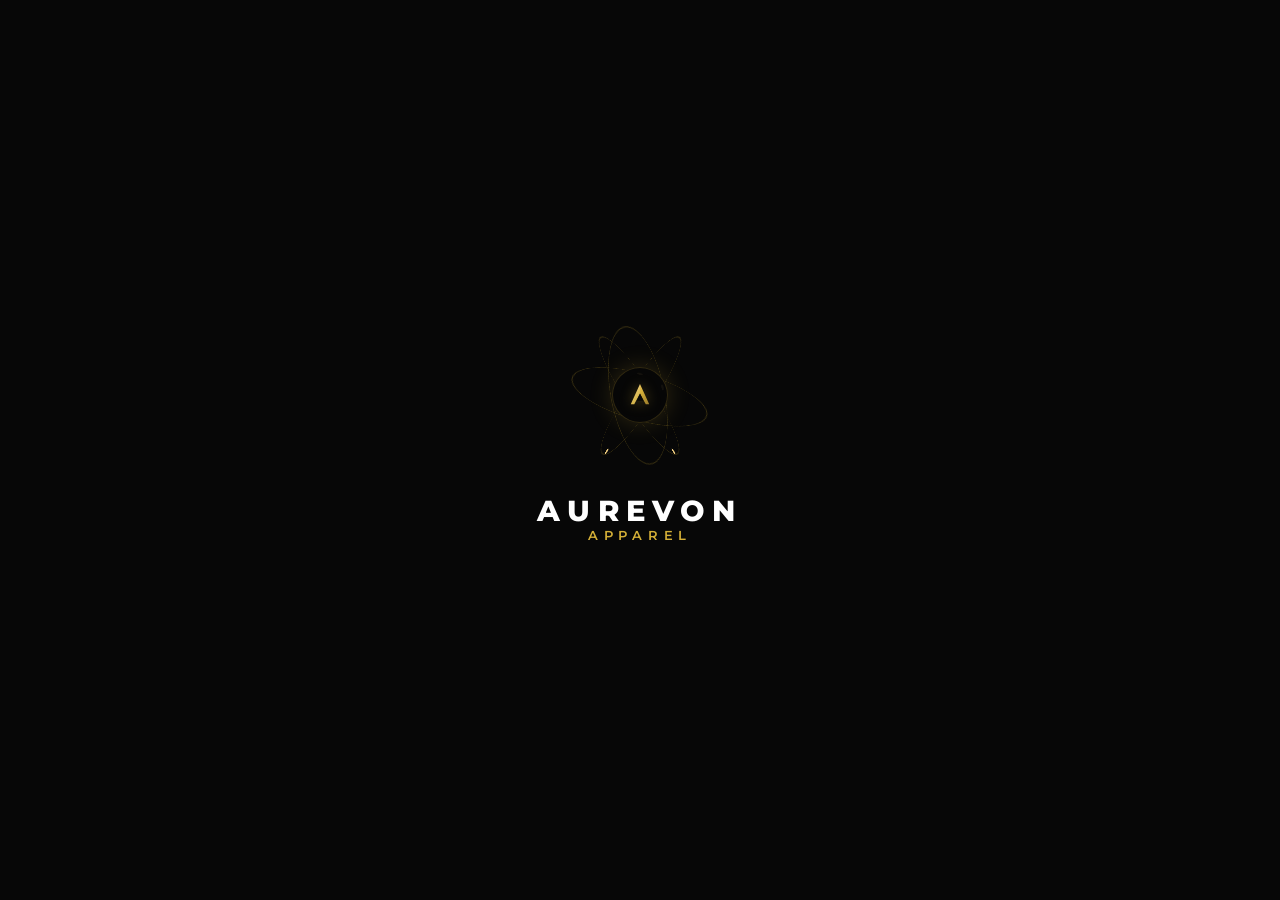
==== commit b25e87f5: "update of coming soon page" ====
--- a/index.html
+++ b/index.html
@@ -41,7 +41,8 @@
             <div class="atom-container">
                 <!-- Center Nucleus (Glow Core + Logo) -->
                 <div class="atom-nucleus">
-                    <svg class="preloader-logo-svg" width="36" height="36" viewBox="0 0 100 100" fill="none" xmlns="http://www.w3.org/2000/svg">
+                    <svg class="preloader-logo-svg" width="36" height="36" viewBox="0 0 100 100" fill="none"
+                        xmlns="http://www.w3.org/2000/svg">
                         <defs>
                             <linearGradient id="preloader-gold-grad" x1="0%" y1="0%" x2="100%" y2="100%">
                                 <stop offset="0%" stop-color="#F3D082" />
@@ -49,35 +50,40 @@
                                 <stop offset="100%" stop-color="#9A7B2C" />
                             </linearGradient>
                         </defs>
-                        <path d="M50 12 L82 82 L70 82 L50 45 L30 82 L18 82 L50 12 Z" fill="url(#preloader-gold-grad)"/>
-                        <path d="M50 45 L62 70 H38 L50 45 Z" fill="#070707"/>
-                        <path d="M50 12 L50 45 L30 82 L18 82 L50 12 Z" fill="rgba(255, 255, 255, 0.12)"/>
+                        <path d="M50 12 L82 82 L70 82 L50 45 L30 82 L18 82 L50 12 Z" fill="url(#preloader-gold-grad)" />
+                        <path d="M50 45 L62 70 H38 L50 45 Z" fill="#070707" />
+                        <path d="M50 12 L50 45 L30 82 L18 82 L50 12 Z" fill="rgba(255, 255, 255, 0.12)" />
                     </svg>
                 </div>
-                
+
                 <!-- Orbit 1 (Horizontal) -->
                 <div class="atom-orbit orbit-1">
-                    <div class="atom-electron"></div>
+                    <div class="atom-electron electron-1a"></div>
+                    <div class="atom-electron electron-1b"></div>
                 </div>
-                
+
                 <!-- Orbit 2 (Tilted 1) -->
                 <div class="atom-orbit orbit-2">
-                    <div class="atom-electron"></div>
+                    <div class="atom-electron electron-2a"></div>
+                    <div class="atom-electron electron-2b"></div>
                 </div>
-                
+
                 <!-- Orbit 3 (Tilted 2) -->
                 <div class="atom-orbit orbit-3">
-                    <div class="atom-electron"></div>
+                    <div class="atom-electron electron-3a"></div>
+                    <div class="atom-electron electron-3b"></div>
+                </div>
+
+                <!-- Orbit 4 (Tilted 3) -->
+                <div class="atom-orbit orbit-4">
+                    <div class="atom-electron electron-4a"></div>
+                    <div class="atom-electron electron-4b"></div>
                 </div>
             </div>
 
             <div class="preloader-text-wrapper">
                 <span class="preloader-title">AUREVON</span>
                 <span class="preloader-sub">APPAREL</span>
-            </div>
-            <!-- Pulsing luxury gold loading bar -->
-            <div class="preloader-bar-container">
-                <div class="preloader-bar"></div>
             </div>
         </div>
     </div>
@@ -98,10 +104,11 @@
                 <!-- Headline -->
                 <div class="headline-block reveal-fade" style="transition-delay: 0ms;">
                     <h3 class="coming-soon-title">
-                        <span class="title-top">FROM <span class="highlight-text">TIRUPUR</span> TO THE <span class="highlight-text">WORLD</span></span>
+                        <span class="title-top">FROM <span class="highlight-text">TIRUPUR</span> TO THE <span
+                                class="highlight-text">WORLD</span></span>
                         <span class="title-bottom"><span class="gold-text">CRAFTED FOR GLOBAL BRANDS</span></span>
                     </h3>
-                    <div class="sparkle-flare"></div>
+
                 </div>
 
                 <!-- Brand Header (Now centered) -->
@@ -121,7 +128,9 @@
                             <path d="M50 45 L62 70 H38 L50 45 Z" fill="#0A0A0A" />
                             <path d="M50 12 L50 45 L30 82 L18 82 L50 12 Z" fill="rgba(255, 255, 255, 0.12)" />
                         </svg>
+                        <div class="sparkle-flare"></div>
                     </div>
+
                     <h1 class="brand-title">AUREVON</h1>
                     <div class="brand-subtitle-container">
                         <span class="decor-line"></span>
@@ -139,10 +148,7 @@
             </div>
         </header>
 
-        
-
     </main>
- 
 
     <!-- JS Logic Script -->
     <script src="script.js"></script>
--- a/style.css
+++ b/style.css
@@ -197,7 +197,7 @@
     display: flex;
     flex-direction: column;
     align-items: center;
-    margin-top: 2.8rem;
+    margin-top: 0.8rem;
     margin-bottom: 0rem;
 }
 
@@ -1461,6 +1461,7 @@
     justify-content: center;
     margin-bottom: 2rem;
     perspective: 800px;
+    animation: atomEntranceCollapse 2.2s cubic-bezier(0.16, 1, 0.3, 1) forwards;
 }
 
 .atom-nucleus {
@@ -1514,12 +1515,13 @@
     position: absolute;
     width: 100%;
     height: 100%;
-    border: 1.2px solid rgba(212, 175, 55, 0.08);
+    border: 1.5px solid rgba(212, 175, 55, 0.25);
+    /* Highly visible premium gold border */
     border-radius: 50%;
     transform-style: preserve-3d;
 }
 
-/* Three 3D Orbits at angled axes with active sways */
+/* Four 3D Orbits at angled axes with active sways */
 .orbit-1 {
     transform: rotateX(70deg) rotateY(15deg);
     animation: orbitSway1 12s infinite alternate ease-in-out;
@@ -1533,32 +1535,58 @@
 .orbit-3 {
     transform: rotateX(70deg) rotateY(-55deg) rotateZ(240deg);
     animation: orbitSway3 18s infinite alternate ease-in-out;
+}
+
+.orbit-4 {
+    transform: rotateX(25deg) rotateY(65deg) rotateZ(60deg);
+    animation: orbitSway4 16s infinite alternate ease-in-out;
 }
 
 /* The Electron particles */
 .atom-electron {
     position: absolute;
     top: 0;
-    left: 50%;
+    left: calc(50% - 3px);
+    /* Perfectly center the 6px electron on orbit center line */
     width: 6px;
     height: 6px;
     background-color: var(--gold-light);
     border-radius: 50%;
-    transform: translateX(-50%);
-    box-shadow: 0 0 12px 3px var(--gold-primary), 0 0 20px 6px var(--gold-light);
-}
-
-/* Animate electrons spinning infinitely + flaring in energy scale */
-.orbit-1 .atom-electron {
-    animation: spinElectron1 3s infinite linear, electronGlow 1.5s infinite alternate ease-in-out;
-}
-
-.orbit-2 .atom-electron {
-    animation: spinElectron2 3.5s infinite linear, electronGlow 1.8s infinite alternate ease-in-out;
-}
-
-.orbit-3 .atom-electron {
-    animation: spinElectron3 2.7s infinite linear, electronGlow 1.2s infinite alternate ease-in-out;
+    transform-origin: 50% 70px;
+    /* Centered rotation origin around the 140px atomic orbit container */
+}
+
+/* Animate electrons spinning infinitely + flaring in energy scale with wide-to-shrink spiral collapse */
+.orbit-1 .electron-1a {
+    animation: spinElectron1a 3s infinite cubic-bezier(0.25, 0.46, 0.45, 0.94);
+}
+
+.orbit-1 .electron-1b {
+    animation: spinElectron1b 3s infinite cubic-bezier(0.25, 0.46, 0.45, 0.94);
+}
+
+.orbit-2 .electron-2a {
+    animation: spinElectron2a 3.5s infinite cubic-bezier(0.25, 0.46, 0.45, 0.94);
+}
+
+.orbit-2 .electron-2b {
+    animation: spinElectron2b 3.5s infinite cubic-bezier(0.25, 0.46, 0.45, 0.94);
+}
+
+.orbit-3 .electron-3a {
+    animation: spinElectron3a 2.7s infinite cubic-bezier(0.25, 0.46, 0.45, 0.94);
+}
+
+.orbit-3 .electron-3b {
+    animation: spinElectron3b 2.7s infinite cubic-bezier(0.25, 0.46, 0.45, 0.94);
+}
+
+.orbit-4 .electron-4a {
+    animation: spinElectron4a 4s infinite cubic-bezier(0.25, 0.46, 0.45, 0.94);
+}
+
+.orbit-4 .electron-4b {
+    animation: spinElectron4b 4s infinite cubic-bezier(0.25, 0.46, 0.45, 0.94);
 }
 
 .preloader-text-wrapper {
@@ -1587,51 +1615,207 @@
     line-height: 1;
 }
 
-.preloader-bar-container {
-    width: 160px;
-    height: 2px;
-    background: rgba(255, 255, 255, 0.05);
-    border-radius: 2px;
-    position: relative;
-    overflow: hidden;
-}
-
-.preloader-bar {
-    width: 0;
-    height: 100%;
-    background: var(--gold-gradient);
-    border-radius: 2px;
-    animation: fillBar 1.5s cubic-bezier(0.65, 0.05, 0.36, 1) forwards;
-}
-
 /* Animations for Preloader */
-@keyframes spinElectron1 {
+@keyframes atomEntranceCollapse {
     0% {
-        transform: rotateZ(0deg) translateX(70px) rotateZ(0deg);
-    }
-
-    100% {
-        transform: rotateZ(360deg) translateX(70px) rotateZ(-360deg);
-    }
-}
-
-@keyframes spinElectron2 {
+        transform: scale(2.5);
+        filter: brightness(0.3) blur(2px);
+    }
+
+    40% {
+        transform: scale(0.9);
+        filter: brightness(1.1) blur(0px);
+    }
+
+    65% {
+        transform: scale(1.05);
+    }
+
+    100% {
+        transform: scale(1);
+        filter: brightness(1);
+    }
+}
+
+/* Electron Paired Quantum Collapse (Starts far wide and spirals tight to center orbit) */
+
+/* ORBIT 1 KEYFRAMES */
+@keyframes spinElectron1a {
     0% {
-        transform: rotateZ(0deg) translateX(70px) rotateZ(0deg);
-    }
-
-    100% {
-        transform: rotateZ(360deg) translateX(70px) rotateZ(-360deg);
-    }
-}
-
-@keyframes spinElectron3 {
+        transform: rotate(0deg) translateY(-80px) scale(0.4);
+        box-shadow: 0 0 10px 1px var(--gold-primary);
+        opacity: 0;
+    }
+
+    15% {
+        opacity: 1;
+    }
+
+    60% {
+        transform: rotate(216deg) translateY(0px) scale(1);
+        box-shadow: 0 0 25px 5px var(--gold-primary), 0 0 40px 10px var(--gold-light), 0 0 50px 15px rgba(255, 255, 255, 0.35);
+    }
+
+    100% {
+        transform: rotate(360deg) translateY(0px) scale(1);
+        box-shadow: 0 0 10px 2px var(--gold-primary), 0 0 16px 4px var(--gold-light);
+    }
+}
+
+@keyframes spinElectron1b {
     0% {
-        transform: rotateZ(0deg) translateX(70px) rotateZ(0deg);
-    }
-
-    100% {
-        transform: rotateZ(360deg) translateX(70px) rotateZ(-360deg);
+        transform: rotate(180deg) translateY(-80px) scale(0.4);
+        box-shadow: 0 0 10px 1px var(--gold-primary);
+        opacity: 0;
+    }
+
+    15% {
+        opacity: 1;
+    }
+
+    60% {
+        transform: rotate(396deg) translateY(0px) scale(1);
+        box-shadow: 0 0 25px 5px var(--gold-primary), 0 0 40px 10px var(--gold-light), 0 0 50px 15px rgba(255, 255, 255, 0.35);
+    }
+
+    100% {
+        transform: rotate(540deg) translateY(0px) scale(1);
+        box-shadow: 0 0 10px 2px var(--gold-primary), 0 0 16px 4px var(--gold-light);
+    }
+}
+
+/* ORBIT 2 KEYFRAMES */
+@keyframes spinElectron2a {
+    0% {
+        transform: rotate(0deg) translateY(-80px) scale(0.4);
+        box-shadow: 0 0 10px 1px var(--gold-primary);
+        opacity: 0;
+    }
+
+    15% {
+        opacity: 1;
+    }
+
+    60% {
+        transform: rotate(216deg) translateY(0px) scale(1);
+        box-shadow: 0 0 25px 5px var(--gold-primary), 0 0 40px 10px var(--gold-light), 0 0 50px 15px rgba(255, 255, 255, 0.35);
+    }
+
+    100% {
+        transform: rotate(360deg) translateY(0px) scale(1);
+        box-shadow: 0 0 10px 2px var(--gold-primary), 0 0 16px 4px var(--gold-light);
+    }
+}
+
+@keyframes spinElectron2b {
+    0% {
+        transform: rotate(180deg) translateY(-80px) scale(0.4);
+        box-shadow: 0 0 10px 1px var(--gold-primary);
+        opacity: 0;
+    }
+
+    15% {
+        opacity: 1;
+    }
+
+    60% {
+        transform: rotate(396deg) translateY(0px) scale(1);
+        box-shadow: 0 0 25px 5px var(--gold-primary), 0 0 40px 10px var(--gold-light), 0 0 50px 15px rgba(255, 255, 255, 0.35);
+    }
+
+    100% {
+        transform: rotate(540deg) translateY(0px) scale(1);
+        box-shadow: 0 0 10px 2px var(--gold-primary), 0 0 16px 4px var(--gold-light);
+    }
+}
+
+/* ORBIT 3 KEYFRAMES */
+@keyframes spinElectron3a {
+    0% {
+        transform: rotate(0deg) translateY(-80px) scale(0.4);
+        box-shadow: 0 0 10px 1px var(--gold-primary);
+        opacity: 0;
+    }
+
+    15% {
+        opacity: 1;
+    }
+
+    60% {
+        transform: rotate(216deg) translateY(0px) scale(1);
+        box-shadow: 0 0 25px 5px var(--gold-primary), 0 0 40px 10px var(--gold-light), 0 0 50px 15px rgba(255, 255, 255, 0.35);
+    }
+
+    100% {
+        transform: rotate(360deg) translateY(0px) scale(1);
+        box-shadow: 0 0 10px 2px var(--gold-primary), 0 0 16px 4px var(--gold-light);
+    }
+}
+
+@keyframes spinElectron3b {
+    0% {
+        transform: rotate(180deg) translateY(-80px) scale(0.4);
+        box-shadow: 0 0 10px 1px var(--gold-primary);
+        opacity: 0;
+    }
+
+    15% {
+        opacity: 1;
+    }
+
+    60% {
+        transform: rotate(396deg) translateY(0px) scale(1);
+        box-shadow: 0 0 25px 5px var(--gold-primary), 0 0 40px 10px var(--gold-light), 0 0 50px 15px rgba(255, 255, 255, 0.35);
+    }
+
+    100% {
+        transform: rotate(540deg) translateY(0px) scale(1);
+        box-shadow: 0 0 10px 2px var(--gold-primary), 0 0 16px 4px var(--gold-light);
+    }
+}
+
+/* ORBIT 4 KEYFRAMES */
+@keyframes spinElectron4a {
+    0% {
+        transform: rotate(0deg) translateY(-80px) scale(0.4);
+        box-shadow: 0 0 10px 1px var(--gold-primary);
+        opacity: 0;
+    }
+
+    15% {
+        opacity: 1;
+    }
+
+    60% {
+        transform: rotate(216deg) translateY(0px) scale(1);
+        box-shadow: 0 0 25px 5px var(--gold-primary), 0 0 40px 10px var(--gold-light), 0 0 50px 15px rgba(255, 255, 255, 0.35);
+    }
+
+    100% {
+        transform: rotate(360deg) translateY(0px) scale(1);
+        box-shadow: 0 0 10px 2px var(--gold-primary), 0 0 16px 4px var(--gold-light);
+    }
+}
+
+@keyframes spinElectron4b {
+    0% {
+        transform: rotate(180deg) translateY(-80px) scale(0.4);
+        box-shadow: 0 0 10px 1px var(--gold-primary);
+        opacity: 0;
+    }
+
+    15% {
+        opacity: 1;
+    }
+
+    60% {
+        transform: rotate(396deg) translateY(0px) scale(1);
+        box-shadow: 0 0 25px 5px var(--gold-primary), 0 0 40px 10px var(--gold-light), 0 0 50px 15px rgba(255, 255, 255, 0.35);
+    }
+
+    100% {
+        transform: rotate(540deg) translateY(0px) scale(1);
+        box-shadow: 0 0 10px 2px var(--gold-primary), 0 0 16px 4px var(--gold-light);
     }
 }
 
@@ -1660,19 +1844,6 @@
     }
 }
 
-/* Electron flaring glow energy pulsation */
-@keyframes electronGlow {
-    0% {
-        transform: translateX(-50%) scale(0.85);
-        box-shadow: 0 0 10px 2px var(--gold-primary), 0 0 16px 4px var(--gold-light);
-    }
-
-    100% {
-        transform: translateX(-50%) scale(1.45);
-        box-shadow: 0 0 24px 6px var(--gold-primary), 0 0 38px 12px var(--gold-light), 0 0 55px 18px rgba(255, 255, 255, 0.35);
-    }
-}
-
 /* 3D Orbit Sway wobbles */
 @keyframes orbitSway1 {
     0% {
@@ -1704,13 +1875,13 @@
     }
 }
 
-@keyframes fillBar {
+@keyframes orbitSway4 {
     0% {
-        width: 0;
-    }
-
-    100% {
-        width: 100%;
+        transform: rotateX(20deg) rotateY(60deg) rotateZ(50deg);
+    }
+
+    100% {
+        transform: rotateX(30deg) rotateY(70deg) rotateZ(70deg);
     }
 }
 
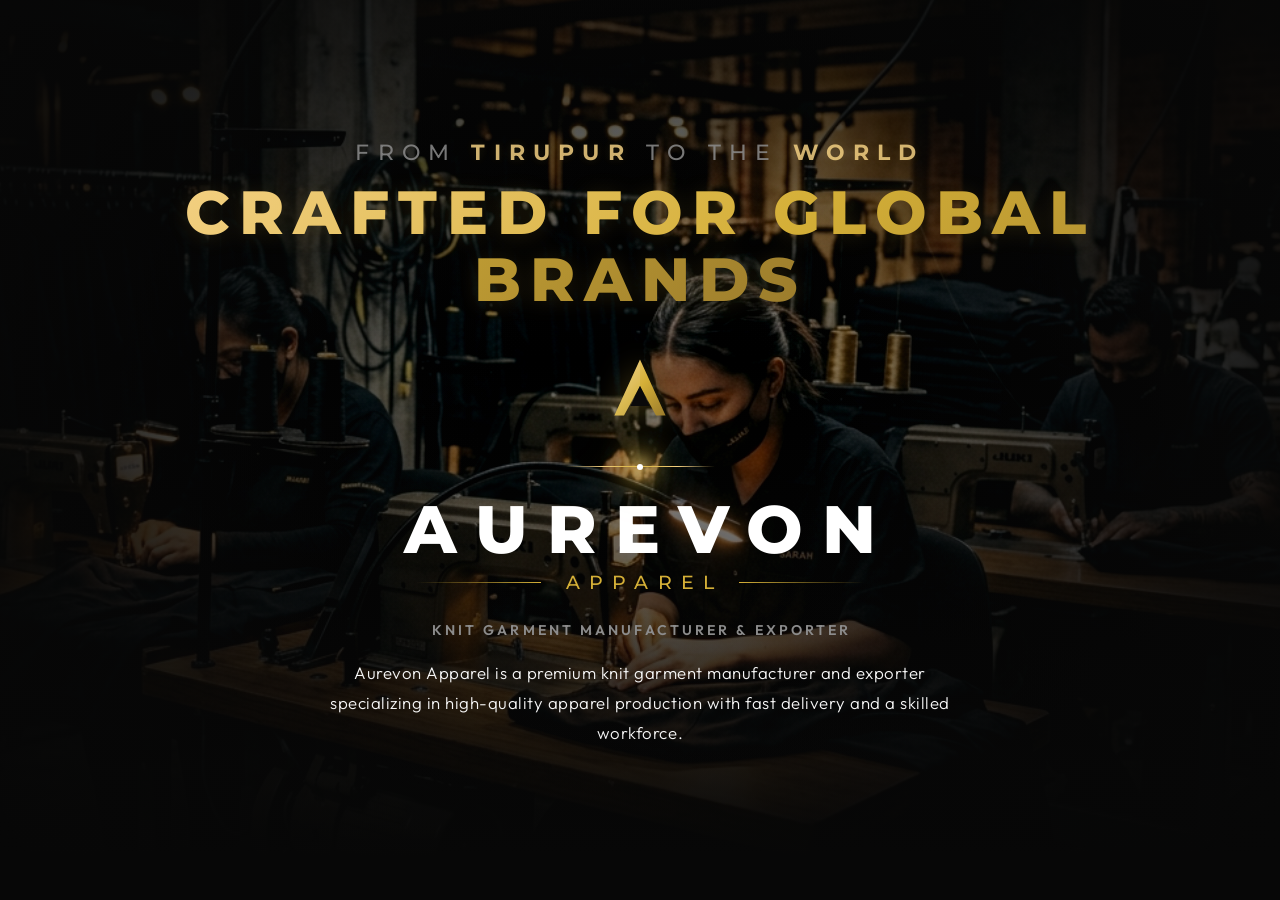
==== commit ab8f7823: "SEO - Update" ====
--- a/index.html
+++ b/index.html
@@ -4,14 +4,12 @@
 <head>
     <meta charset="UTF-8">
     <meta name="viewport" content="width=device-width, initial-scale=1.0">
-    <title>Aurevon Apparel - Premium Garment Manufacturing | Coming Soon</title>
+    <title>Premium Knit Garment Manufacturer & Exporter in Tirupur | Aurevon Apparel</title>
 
     <!-- SEO Meta Tags -->
-    <meta name="description"
-        content="Aurevon Apparel is a premium Tirupur-based garment manufacturing unit specializing in high-quality apparel production for global brands with fast delivery and a highly skilled workforce.">
-    <meta name="keywords"
-        content="Aurevon Apparel, Garment Manufacturing, Tirupur, Apparel Production, High Quality, Fast Delivery, Skilled Workforce, Textile Factory">
-    <meta name="author" content="Aurevon Apparel">
+   <meta name="description" content="Aurevon Apparel is a premium knit garment manufacturer and exporter based in Tirupur, India. We provide high-quality apparel production, private labeling, and global export solutions for fashion brands.">   
+   <meta name="keywords" content="garment manufacturer tirupur, aurevon apparel, knitwear manufacturer india, apparel exporter, private label clothing manufacturer, garment factory tirupur, apparel sourcing india">
+   <meta name="author" content="Aurevon Apparel">
 
     <!-- OpenGraph Facebook Meta Tags -->
     <meta property="og:title" content="Aurevon Apparel | Premium Garment Manufacturing">
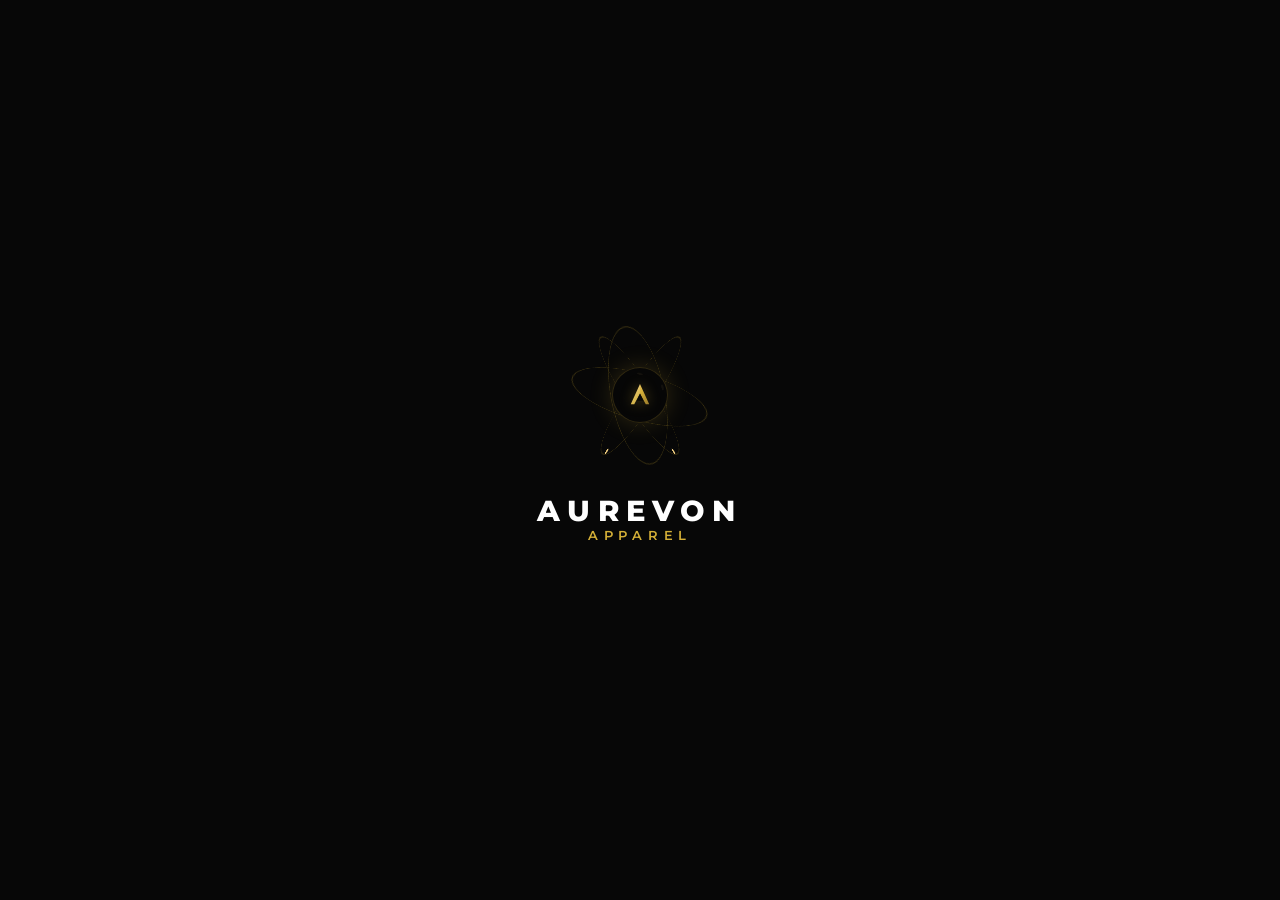
==== commit f38c000e: "title Change" ====
--- a/index.html
+++ b/index.html
@@ -4,7 +4,7 @@
 <head>
     <meta charset="UTF-8">
     <meta name="viewport" content="width=device-width, initial-scale=1.0">
-    <title>Premium Knit Garment Manufacturer & Exporter in Tirupur | Aurevon Apparel</title>
+    <title>Aurevon Apparel | Premium Knit Garment Manufacturer & Exporter in Tirupur </title>
 
     <!-- SEO Meta Tags -->
    <meta name="description" content="Aurevon Apparel is a premium knit garment manufacturer and exporter based in Tirupur, India. We provide high-quality apparel production, private labeling, and global export solutions for fashion brands.">   
